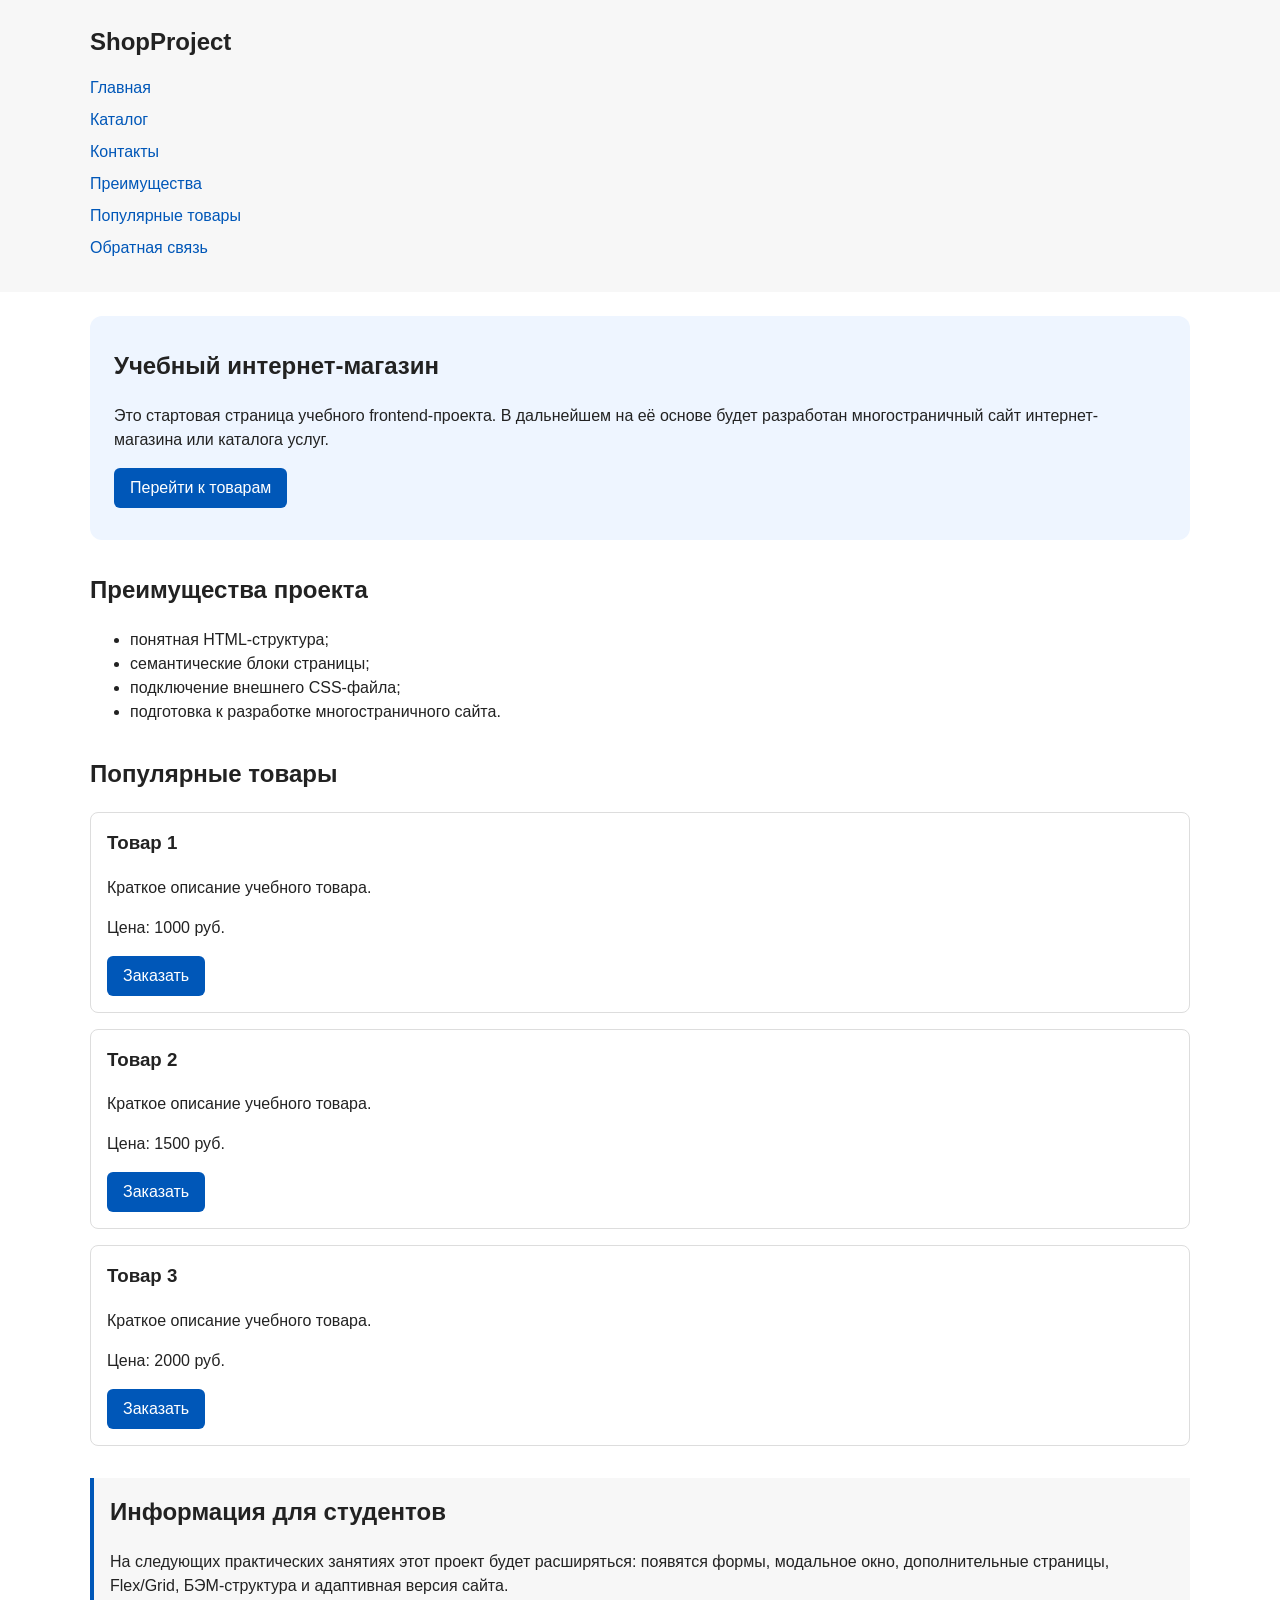
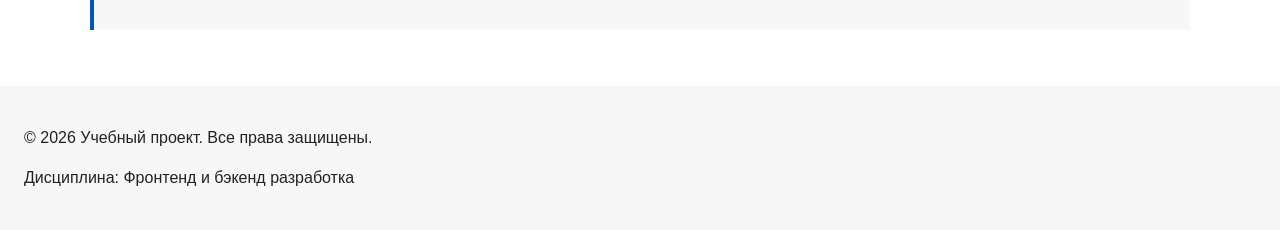
==== index.html @ 42c1b8fd "feat: add multi-page structure navigation and anchors" ====
<!DOCTYPE html>
<html lang="ru">
<head>
    <meta property="og:type" content="website">
    <meta property="og:title" content="Учебный интернет-магазин">
    <meta property="og:description" content="Учебный frontend-проект интернет-магазина.">
    <meta property="og:image" content="https://voltic-7.github.io/kr1-html-css-shop/images/preview.jpg">

    <meta charset="UTF-8">
    <meta name="viewport" content="width=device-width, initial-scale=1.0">
    <title>Учебный интернет-магазин</title>
    <link rel="stylesheet" href="css/style.css">
    <script src="js/main.js" defer></script>
</head>
<body>
<header>
    <div class="site-header">
        <a class="site-logo" href="index.html">ShopProject</a>

        <nav class="site-nav" aria-label="Основная навигация">
            <ul class="site-nav__list">
                <li><a href="index.html">Главная</a></li>
                <li><a href="catalog.html">Каталог</a></li>
                <li><a href="contacts.html">Контакты</a></li>
                <li><a href="index.html#advantages">Преимущества</a></li>
                <li><a href="index.html#popular">Популярные товары</a></li>
                <li><a href="index.html#contacts">Обратная связь</a></li>
            </ul>
        </nav>

    </div>
</header>
<main>
    <section class="hero">
        <h1>Учебный интернет-магазин</h1>
        <p>
            Это стартовая страница учебного frontend-проекта.
            В дальнейшем на её основе будет разработан многостраничный сайт
            интернет-магазина или каталога услуг.
        </p>
        <a class="button" href="#popular">Перейти к товарам</a>
    </section>

    <section class="section" id="advantages">
        <h2>Преимущества проекта</h2>

        <ul class="advantages-list">
            <li>понятная HTML-структура;</li>
            <li>семантические блоки страницы;</li>
            <li>подключение внешнего CSS-файла;</li>
            <li>подготовка к разработке многостраничного сайта.</li>
        </ul>
    </section>

    <section class="section" id="popular">
        <h2>Популярные товары</h2>

        <article class="product-card">
            <h3>Товар 1</h3>
            <p>Краткое описание учебного товара.</p>
            <p>Цена: 1000 руб.</p>
            <button class="button product-card__button" type="button" data-product="Товар 1">
                Заказать
            </button>
        </article>

        <article class="product-card">
            <h3>Товар 2</h3>
            <p>Краткое описание учебного товара.</p>
            <p>Цена: 1500 руб.</p>
            <button class="button product-card__button" type="button" data-product="Товар 2">
                Заказать
            </button>
        </article>

        <article class="product-card">
            <h3>Товар 3</h3>
            <p>Краткое описание учебного товара.</p>
            <p>Цена: 2000 руб.</p>
            <button class="button product-card__button" type="button" data-product="Товар 3">
                Заказать
            </button>
        </article>
    </section>

    <aside class="aside-info">
        <h2>Информация для студентов</h2>
        <p>
            На следующих практических занятиях этот проект будет расширяться:
            появятся формы, модальное окно, дополнительные страницы, Flex/Grid,
            БЭМ-структура и адаптивная версия сайта.
        </p>
    </aside>
</main>
<footer id="contacts">
    <p>&copy; 2026 Учебный проект. Все права защищены.</p>
    <p>Дисциплина: Фронтенд и бэкенд разработка</p>
</footer>

<dialog class="order-dialog" id="order-dialog" aria-labelledby="order-dialog-title">
    <h2 id="order-dialog-title">Оформление заявки</h2>

    <form class="order-form" id="order-form" action="#" method="post" novalidate>
        <input id="selected-product" name="selected-product" type="hidden">

        <div class="form-field">
            <label for="order-name">Имя</label>
            <input
                    id="order-name"
                    name="name"
                    type="text"
                    placeholder="Введите ваше имя"
                    minlength="2"
                    autocomplete="given-name"
                    required
            >
        </div>

        <div class="form-field">
            <label for="order-email">E-mail</label>
            <input
                    id="order-email"
                    name="email"
                    type="email"
                    placeholder="example@mail.ru"
                    autocomplete="email"
                    required
            >
        </div>

        <div class="form-field">
            <label for="order-phone">Телефон</label>
            <input
                    id="order-phone"
                    name="phone"
                    type="tel"
                    inputmode="tel"
                    placeholder="+7 (900) 000-00-00"
                    pattern="^\+7 \(\d{3}\) \d{3}-\d{2}-\d{2}$"
                    required
            >
            <small>Формат: +7 (900) 000-00-00</small>
        </div>

        <div class="form-field">
            <label for="order-date">Дата связи</label>
            <input
                    id="order-date"
                    name="date"
                    type="date"
            >
        </div>

        <div class="form-field">
            <label for="order-topic">Тема заявки</label>
            <select id="order-topic" name="topic" required>
                <option value="">Выберите тему</option>
                <option value="product">Заказ товара</option>
                <option value="consultation">Консультация</option>
                <option value="delivery">Доставка</option>
            </select>
        </div>

        <div class="form-field">
            <label for="order-comment">Комментарий</label>
            <textarea
                    id="order-comment"
                    name="comment"
                    rows="4"
                    placeholder="Укажите дополнительную информацию"
            ></textarea>
        </div>

        <div class="form-field form-field--checkbox">
            <label>
                <input
                        id="order-agreement"
                        name="agreement"
                        type="checkbox"
                        required
                >
                Я согласен на обработку данных
            </label>
        </div>

        <div class="form-actions">
            <button type="button" id="close-order-dialog">Закрыть</button>
            <button type="submit">Отправить заявку</button>
        </div>
    </form>
</dialog>

<p class="success-message" id="success-message" hidden>
    Форма успешно отправлена!
</p>

</body>
</html>
---- css/style.css ----
/* ===============================
   1. Переменные проекта
   =============================== */

:root {
    --color-bg: #ffffff;
    --color-text: #222222;
    --color-muted: #666666;
    --color-primary: #0057b8;
    --color-primary-dark: #003f86;
    --color-border: #dddddd;
    --color-surface: #f7f7f7;
    --color-surface-accent: #eef5ff;
    --color-danger: #b00020;
    --color-success: #168a2f;
    --color-success-bg: #eefaf0;
    --color-white: #ffffff;

    --space-xs: 4px;
    --space-sm: 8px;
    --space-md: 16px;
    --space-lg: 24px;
    --space-xl: 32px;

    --radius-sm: 6px;
    --radius-md: 8px;
    --radius-lg: 12px;

    --container-width: 1100px;
}

/* ===============================
   2. Базовые стили
   =============================== */

* {
    box-sizing: border-box;
}

body {
    margin: 0;
    font-family: Arial, sans-serif;
    line-height: 1.5;
    color: var(--color-text);
    background-color: var(--color-bg);
}

header,
main,
footer {
    padding: var(--space-lg);
}

header {
    background-color: var(--color-surface);
}

footer {
    background-color: var(--color-surface);
}

/* ===============================
   3. Общие элементы интерфейса
   =============================== */

/* Ссылки */
a {
    color: var(--color-primary);
}

a:hover {
    color: var(--color-primary-dark);
}

a:focus-visible {
    outline: 2px solid var(--color-primary);
    outline-offset: 3px;
}

/* Общий класс кнопки. */
.button {
    display: inline-block;
    padding: var(--space-sm) var(--space-md);
    color: var(--color-white);
    background-color: var(--color-primary);
    text-decoration: none;
    border: none;
    border-radius: var(--radius-sm);
    font: inherit;
    cursor: pointer;
}

.button:hover {
    color: var(--color-white);
    background-color: var(--color-primary-dark);
}

.button:focus-visible {
    outline: 2px solid var(--color-primary);
    outline-offset: 3px;
}

.button:disabled {
    opacity: 0.6;
    cursor: not-allowed;
}

.button--secondary {
    color: var(--color-primary);
    background-color: var(--color-white);
    border: 1px solid var(--color-primary);
}

.button--secondary:hover {
    color: var(--color-primary-dark);
    background-color: var(--color-surface-accent);
}

/* ===============================
   4. Компоненты страницы
   =============================== */

/* Ограничиваем ширину содержимого шапки */
.site-header {
    max-width: var(--container-width);
    margin: 0 auto;
}

/* Текстовый логотип */
.site-logo {
    font-size: 24px;
    font-weight: bold;
    text-decoration: none;
    color: var(--color-text);
}

.site-logo:hover {
    color: var(--color-text);
}

/* Убираем маркеры и стандартные отступы у списка меню */
.site-nav__list {
    padding: 0;
    margin: var(--space-md) 0 0;
    list-style: none;
}

/* Расстояние между пунктами меню */
.site-nav__list li {
    margin-bottom: var(--space-sm);
}

/* Ссылки меню. */
.site-nav__list a {
    text-decoration: none;
}

.site-nav__list a:hover {
    text-decoration: underline;
}

/* Hero-блок — первый крупный блок главной страницы */
.hero {
    max-width: var(--container-width);
    margin: 0 auto var(--space-xl);
    padding: var(--space-xl) var(--space-lg);
    background-color: var(--color-surface-accent);
    border-radius: var(--radius-lg);
}

.hero h1 {
    margin-top: 0;
}

/* Общий класс для разделов страницы */
.section {
    max-width: var(--container-width);
    margin: 0 auto var(--space-xl);
}

.section h2 {
    margin-top: 0;
}

/* Карточка товара — самостоятельный блок */
.product-card {
    margin-bottom: var(--space-md);
    padding: var(--space-md);
    border: 1px solid var(--color-border);
    border-radius: var(--radius-md);
    background-color: var(--color-bg);
}

/* Рамка подсвечивается, показывая, что с карточкой можно взаимодействовать */
.product-card:hover {
    border-color: var(--color-primary);
}

.product-card h3 {
    margin-top: 0;
}

/* Дополнительный информационный блок */
.aside-info {
    max-width: var(--container-width);
    margin: 0 auto var(--space-xl);
    padding: var(--space-md);
    border-left: 4px solid var(--color-primary);
    background-color: var(--color-surface);
}

.aside-info h2 {
    margin-top: 0;
}

/* ===============================
   5. Форма и модальное окно
   =============================== */

/* Модальное окно заявки. */
.order-dialog {
    width: min(100% - 32px, 560px);
    padding: var(--space-lg);
    border: none;
    border-radius: var(--radius-lg);
}

.order-dialog h2 {
    margin-top: 0;
}

/* Затемнение фона за модальным окном */
.order-dialog::backdrop {
    background-color: rgba(0, 0, 0, 0.5);
}

/* Каждое поле формы получает нижний отступ */
.form-field {
    margin-bottom: var(--space-md);
}

/* Подпись поля располагается над самим полем */
.form-field label {
    display: block;
    margin-bottom: var(--space-xs);
}

/* Основные поля формы занимают всю ширину окна */
.form-field input,
.form-field select,
.form-field textarea {
    width: 100%;
    padding: 10px 12px;
    border: 1px solid var(--color-border);
    border-radius: var(--radius-sm);
    font: inherit;
}

/* Флажок согласия не должен растягиваться на всю ширину */
.form-field input[type="checkbox"] {
    width: auto;
}

/* Подсказка о формате телефона */
.form-field small {
    display: block;
    margin-top: var(--space-xs);
    color: var(--color-muted);
}

/* Реакция поля на наведение мыши */
.form-field input:hover,
.form-field select:hover,
.form-field textarea:hover {
    border-color: var(--color-primary);
}

/* Видимый фокус для навигации с клавиатуры */
.form-field input:focus-visible,
.form-field select:focus-visible,
.form-field textarea:focus-visible,
.form-actions button:focus-visible {
    outline: 2px solid var(--color-primary);
    outline-offset: 3px;
}

/* Подсветка ошибочных полей. */
.form-field [aria-invalid="true"],
.form-field [aria-invalid="true"]:hover {
    border-color: var(--color-danger);
}

/* Кнопки формы располагаются в одну строку */
.form-actions {
    display: flex;
    gap: var(--space-md);
    margin-top: var(--space-lg);
}

/* Сообщение об успешной отправке заявки */
.success-message {
    max-width: var(--container-width);
    margin: var(--space-lg) auto;
    padding: var(--space-md);
    border-left: 4px solid var(--color-success);
    background-color: var(--color-success-bg);
}

.breadcrumbs {
    max-width: var(--container-width);
    margin: 0 auto var(--space-md);
    font-size: 14px;
    color: var(--color-muted);
}

.breadcrumbs a {
    color: var(--color-primary);
}

.breadcrumbs span::before {
    content: " / ";
    color: var(--color-muted);
}

html {
    scroll-behavior: smooth;
}

:target {
    outline: 2px dashed var(--color-primary);
    outline-offset: 4px;
}
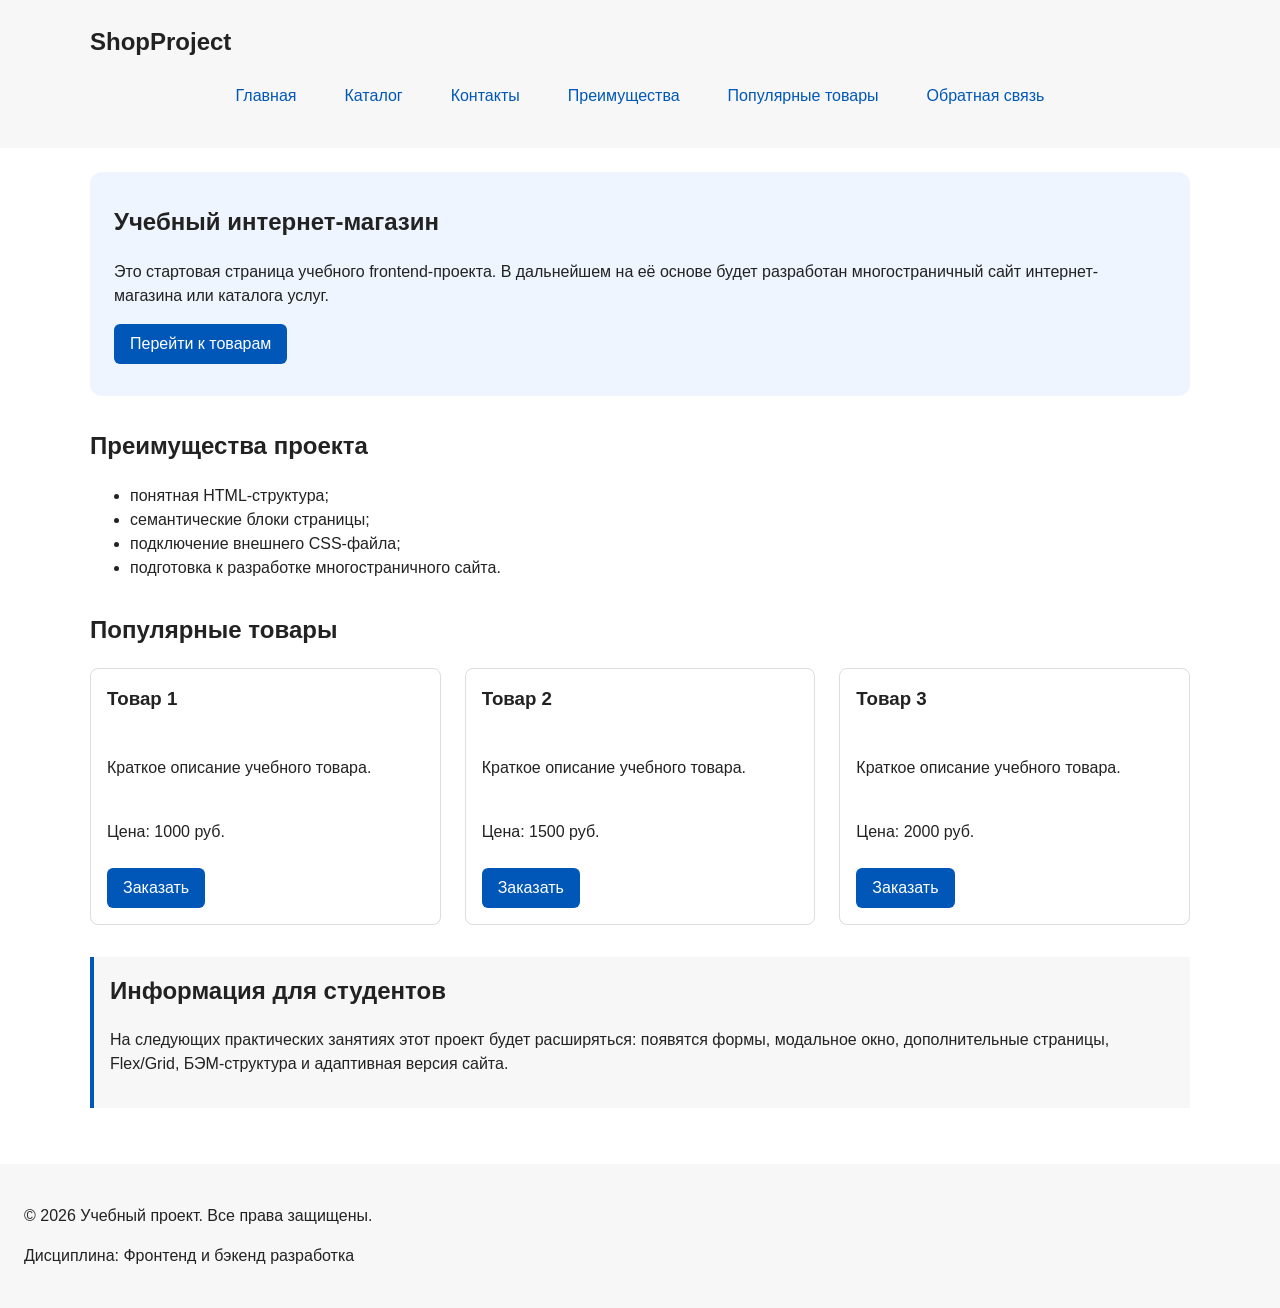
==== commit 7e85a7e9: "feat: add flex navigation and grid catalog layout" ====
--- a/index.html
+++ b/index.html
@@ -8,6 +8,7 @@
 
     <meta charset="UTF-8">
     <meta name="viewport" content="width=device-width, initial-scale=1.0">
+    <meta name="description" content="Стартовая страница учебного интернет-магазина.">
     <title>Учебный интернет-магазин</title>
     <link rel="stylesheet" href="css/style.css">
     <script src="js/main.js" defer></script>
@@ -55,32 +56,34 @@
     <section class="section" id="popular">
         <h2>Популярные товары</h2>
 
-        <article class="product-card">
-            <h3>Товар 1</h3>
-            <p>Краткое описание учебного товара.</p>
-            <p>Цена: 1000 руб.</p>
-            <button class="button product-card__button" type="button" data-product="Товар 1">
-                Заказать
-            </button>
-        </article>
-
-        <article class="product-card">
-            <h3>Товар 2</h3>
-            <p>Краткое описание учебного товара.</p>
-            <p>Цена: 1500 руб.</p>
-            <button class="button product-card__button" type="button" data-product="Товар 2">
-                Заказать
-            </button>
-        </article>
-
-        <article class="product-card">
-            <h3>Товар 3</h3>
-            <p>Краткое описание учебного товара.</p>
-            <p>Цена: 2000 руб.</p>
-            <button class="button product-card__button" type="button" data-product="Товар 3">
-                Заказать
-            </button>
-        </article>
+        <div class="products-grid">
+            <article class="product-card">
+                <h3>Товар 1</h3>
+                <p>Краткое описание учебного товара.</p>
+                <p>Цена: 1000 руб.</p>
+                <button class="button product-card__button" type="button" data-product="Товар 1">
+                    Заказать
+                </button>
+            </article>
+
+            <article class="product-card">
+                <h3>Товар 2</h3>
+                <p>Краткое описание учебного товара.</p>
+                <p>Цена: 1500 руб.</p>
+                <button class="button product-card__button" type="button" data-product="Товар 2">
+                    Заказать
+                </button>
+            </article>
+
+            <article class="product-card">
+                <h3>Товар 3</h3>
+                <p>Краткое описание учебного товара.</p>
+                <p>Цена: 2000 руб.</p>
+                <button class="button product-card__button" type="button" data-product="Товар 3">
+                    Заказать
+                </button>
+            </article>
+        </div>
     </section>
 
     <aside class="aside-info">
--- a/css/style.css
+++ b/css/style.css
@@ -140,11 +140,17 @@
 
 /* Убираем маркеры и стандартные отступы у списка меню */
 .site-nav__list {
+    display: flex;
+    flex-wrap: wrap;
+    justify-content: center;
+    align-items: center;
+    gap: var(--space-md);
     padding: 0;
     margin: var(--space-md) 0 0;
     list-style: none;
 }
 
+
 /* Расстояние между пунктами меню */
 .site-nav__list li {
     margin-bottom: var(--space-sm);
@@ -152,11 +158,16 @@
 
 /* Ссылки меню. */
 .site-nav__list a {
+    display: inline-block;
+    padding: var(--space-sm) var(--space-md);
+    color: var(--color-primary);
     text-decoration: none;
+    border-radius: var(--radius-sm);
 }
 
 .site-nav__list a:hover {
-    text-decoration: underline;
+    color: var(--color-white);
+    background-color: var(--color-primary);
 }
 
 /* Hero-блок — первый крупный блок главной страницы */
@@ -331,3 +342,75 @@
     outline-offset: 4px;
 }
 
+.products-grid {
+    display: grid;
+    grid-template-columns: repeat(3, 1fr);
+    gap: var(--space-lg);
+}
+
+.product-card {
+    display: flex;
+    flex-direction: column;
+    gap: var(--space-sm);
+    margin-bottom: 0;
+    padding: var(--space-md);
+    border: 1px solid var(--color-border);
+    border-radius: var(--radius-md);
+    background-color: var(--color-bg);
+}
+
+.product-card .button {
+    margin-top: auto;
+    align-self: flex-start;
+}
+
+.catalog-layout {
+    max-width: var(--container-width);
+    margin: 0 auto var(--space-xl);
+    display: grid;
+    grid-template-columns: 260px 1fr;
+    grid-template-areas: "filters products";
+    gap: var(--space-lg);
+}
+
+.catalog-filters {
+    grid-area: filters;
+    padding: var(--space-md);
+    border: 1px solid var(--color-border);
+    border-radius: var(--radius-md);
+    background-color: var(--color-surface);
+}
+
+.catalog-products {
+    grid-area: products;
+}
+
+.filters-form {
+    display: grid;
+    gap: var(--space-md);
+}
+
+.filters-form fieldset {
+    margin: 0;
+    padding: var(--space-md);
+    border: 1px solid var(--color-border);
+    border-radius: var(--radius-sm);
+}
+
+.filters-form legend {
+    font-weight: 700;
+}
+
+.filters-form label {
+    display: block;
+    margin-bottom: var(--space-sm);
+}
+
+.filters-form input[type="number"] {
+    width: 100%;
+    padding: 8px 10px;
+    border: 1px solid var(--color-border);
+    border-radius: var(--radius-sm);
+    font: inherit;
+}
+
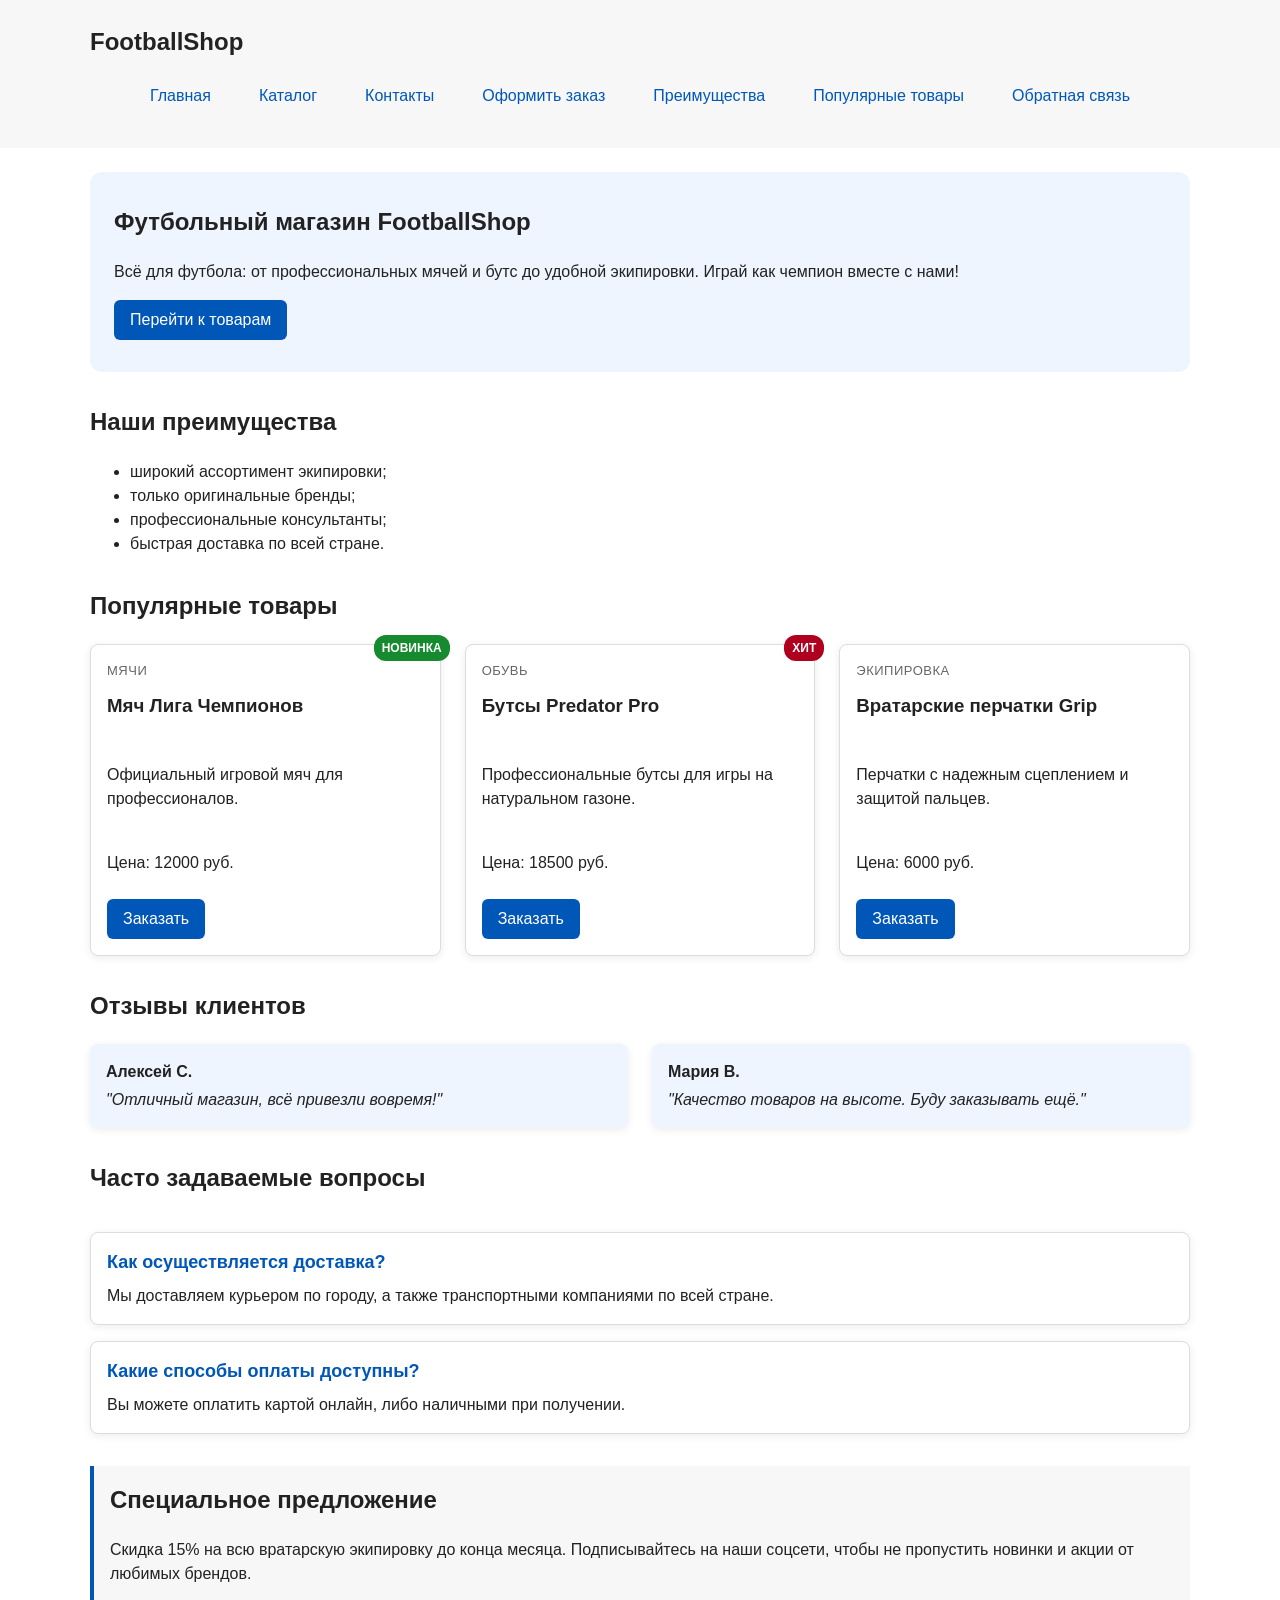
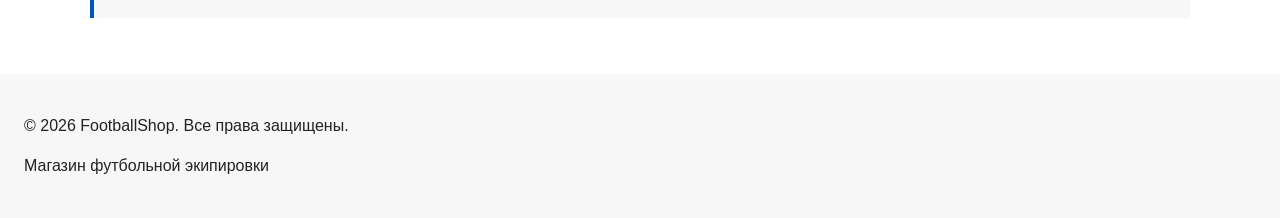
==== commit f14f55a5: "add v1 edits" ====
--- a/index.html
+++ b/index.html
@@ -2,30 +2,31 @@
 <html lang="ru">
 <head>
     <meta property="og:type" content="website">
-    <meta property="og:title" content="Учебный интернет-магазин">
-    <meta property="og:description" content="Учебный frontend-проект интернет-магазина.">
+    <meta property="og:title" content="Футбольный интернет-магазин">
+    <meta property="og:description" content="Магазин футбольной экипировки и инвентаря.">
     <meta property="og:image" content="https://voltic-7.github.io/kr1-html-css-shop/images/preview.jpg">
 
     <meta charset="UTF-8">
     <meta name="viewport" content="width=device-width, initial-scale=1.0">
-    <meta name="description" content="Стартовая страница учебного интернет-магазина.">
-    <title>Учебный интернет-магазин</title>
+    <meta name="description" content="Стартовая страница футбольного интернет-магазина.">
+    <title>Футбольный интернет-магазин</title>
     <link rel="stylesheet" href="css/style.css">
     <script src="js/main.js" defer></script>
 </head>
-<body>
+<body id="top">
 <header>
     <div class="site-header">
-        <a class="site-logo" href="index.html">ShopProject</a>
+        <a class="site-logo" href="index.html">FootballShop</a>
 
         <nav class="site-nav" aria-label="Основная навигация">
             <ul class="site-nav__list">
-                <li><a href="index.html">Главная</a></li>
-                <li><a href="catalog.html">Каталог</a></li>
-                <li><a href="contacts.html">Контакты</a></li>
-                <li><a href="index.html#advantages">Преимущества</a></li>
-                <li><a href="index.html#popular">Популярные товары</a></li>
-                <li><a href="index.html#contacts">Обратная связь</a></li>
+                <li class="site-nav__item"><a class="site-nav__link" href="index.html">Главная</a></li>
+                <li class="site-nav__item"><a class="site-nav__link" href="catalog.html">Каталог</a></li>
+                <li class="site-nav__item"><a class="site-nav__link" href="contacts.html">Контакты</a></li>
+                <li class="site-nav__item"><a class="site-nav__link" href="order.html">Оформить заказ</a></li>
+                <li class="site-nav__item"><a class="site-nav__link" href="index.html#advantages">Преимущества</a></li>
+                <li class="site-nav__item"><a class="site-nav__link" href="index.html#popular">Популярные товары</a></li>
+                <li class="site-nav__item"><a class="site-nav__link" href="index.html#contacts">Обратная связь</a></li>
             </ul>
         </nav>
 
@@ -33,83 +34,115 @@
 </header>
 <main>
     <section class="hero">
-        <h1>Учебный интернет-магазин</h1>
+        <h1 class="hero__title">Футбольный магазин FootballShop</h1>
         <p>
-            Это стартовая страница учебного frontend-проекта.
-            В дальнейшем на её основе будет разработан многостраничный сайт
-            интернет-магазина или каталога услуг.
+            Всё для футбола: от профессиональных мячей и бутс до удобной экипировки. 
+            Играй как чемпион вместе с нами!
         </p>
         <a class="button" href="#popular">Перейти к товарам</a>
     </section>
 
     <section class="section" id="advantages">
-        <h2>Преимущества проекта</h2>
+        <h2 class="section__title">Наши преимущества</h2>
 
         <ul class="advantages-list">
-            <li>понятная HTML-структура;</li>
-            <li>семантические блоки страницы;</li>
-            <li>подключение внешнего CSS-файла;</li>
-            <li>подготовка к разработке многостраничного сайта.</li>
+            <li>широкий ассортимент экипировки;</li>
+            <li>только оригинальные бренды;</li>
+            <li>профессиональные консультанты;</li>
+            <li>быстрая доставка по всей стране.</li>
         </ul>
     </section>
 
     <section class="section" id="popular">
-        <h2>Популярные товары</h2>
+        <h2 class="section__title">Популярные товары</h2>
 
         <div class="products-grid">
             <article class="product-card">
-                <h3>Товар 1</h3>
-                <p>Краткое описание учебного товара.</p>
-                <p>Цена: 1000 руб.</p>
-                <button class="button product-card__button" type="button" data-product="Товар 1">
+                <span class="product-card__badge product-card__badge--new">Новинка</span>
+                <div class="product-card__category">Мячи</div>
+                <h3 class="product-card__title">Мяч Лига Чемпионов</h3>
+                <p class="product-card__description">Официальный игровой мяч для профессионалов.</p>
+                <p class="product-card__price">Цена: 12000 руб.</p>
+                <button class="button product-card__button" type="button" data-product="Мяч Лига Чемпионов">
                     Заказать
                 </button>
             </article>
 
             <article class="product-card">
-                <h3>Товар 2</h3>
-                <p>Краткое описание учебного товара.</p>
-                <p>Цена: 1500 руб.</p>
-                <button class="button product-card__button" type="button" data-product="Товар 2">
+                <span class="product-card__badge">Хит</span>
+                <div class="product-card__category">Обувь</div>
+                <h3 class="product-card__title">Бутсы Predator Pro</h3>
+                <p class="product-card__description">Профессиональные бутсы для игры на натуральном газоне.</p>
+                <p class="product-card__price">Цена: 18500 руб.</p>
+                <button class="button product-card__button" type="button" data-product="Бутсы Predator Pro">
                     Заказать
                 </button>
             </article>
 
             <article class="product-card">
-                <h3>Товар 3</h3>
-                <p>Краткое описание учебного товара.</p>
-                <p>Цена: 2000 руб.</p>
-                <button class="button product-card__button" type="button" data-product="Товар 3">
+                <div class="product-card__category">Экипировка</div>
+                <h3 class="product-card__title">Вратарские перчатки Grip</h3>
+                <p class="product-card__description">Перчатки с надежным сцеплением и защитой пальцев.</p>
+                <p class="product-card__price">Цена: 6000 руб.</p>
+                <button class="button product-card__button" type="button" data-product="Вратарские перчатки Grip">
                     Заказать
                 </button>
             </article>
         </div>
     </section>
 
+    
+    <section class="section reviews" id="reviews">
+        <h2 class="section__title">Отзывы клиентов</h2>
+        <div class="reviews-grid">
+            <div class="review-card">
+                <div class="review-card__author">Алексей С.</div>
+                <div class="review-card__text">"Отличный магазин, всё привезли вовремя!"</div>
+            </div>
+            <div class="review-card">
+                <div class="review-card__author">Мария В.</div>
+                <div class="review-card__text">"Качество товаров на высоте. Буду заказывать ещё."</div>
+            </div>
+        </div>
+    </section>
+
+    <section class="section faq" id="faq">
+        <h2 class="section__title">Часто задаваемые вопросы</h2>
+        <div class="faq">
+            <article class="faq__item">
+                <h3 class="faq__question">Как осуществляется доставка?</h3>
+                <p class="faq__answer">Мы доставляем курьером по городу, а также транспортными компаниями по всей стране.</p>
+            </article>
+            <article class="faq__item">
+                <h3 class="faq__question">Какие способы оплаты доступны?</h3>
+                <p class="faq__answer">Вы можете оплатить картой онлайн, либо наличными при получении.</p>
+            </article>
+        </div>
+    </section>
+
     <aside class="aside-info">
-        <h2>Информация для студентов</h2>
+        <h2 class="aside-info__title">Специальное предложение</h2>
         <p>
-            На следующих практических занятиях этот проект будет расширяться:
-            появятся формы, модальное окно, дополнительные страницы, Flex/Grid,
-            БЭМ-структура и адаптивная версия сайта.
+            Скидка 15% на всю вратарскую экипировку до конца месяца.
+            Подписывайтесь на наши соцсети, чтобы не пропустить новинки
+            и акции от любимых брендов.
         </p>
     </aside>
 </main>
 <footer id="contacts">
-    <p>&copy; 2026 Учебный проект. Все права защищены.</p>
-    <p>Дисциплина: Фронтенд и бэкенд разработка</p>
+    <p>&copy; 2026 FootballShop. Все права защищены.</p>
+    <p>Магазин футбольной экипировки</p>
 </footer>
 
 <dialog class="order-dialog" id="order-dialog" aria-labelledby="order-dialog-title">
-    <h2 id="order-dialog-title">Оформление заявки</h2>
+    <h2 class="order-dialog__title" id="order-dialog-title">Оформление заявки</h2>
 
     <form class="order-form" id="order-form" action="#" method="post" novalidate>
         <input id="selected-product" name="selected-product" type="hidden">
 
-        <div class="form-field">
-            <label for="order-name">Имя</label>
-            <input
-                    id="order-name"
+        <div class="order-form__field">
+            <label class="order-form__label" for="order-name">Имя</label>
+            <input class="order-form__control" id="order-name"
                     name="name"
                     type="text"
                     placeholder="Введите ваше имя"
@@ -119,10 +152,9 @@
             >
         </div>
 
-        <div class="form-field">
-            <label for="order-email">E-mail</label>
-            <input
-                    id="order-email"
+        <div class="order-form__field">
+            <label class="order-form__label" for="order-email">E-mail</label>
+            <input class="order-form__control" id="order-email"
                     name="email"
                     type="email"
                     placeholder="example@mail.ru"
@@ -131,10 +163,9 @@
             >
         </div>
 
-        <div class="form-field">
-            <label for="order-phone">Телефон</label>
-            <input
-                    id="order-phone"
+        <div class="order-form__field">
+            <label class="order-form__label" for="order-phone">Телефон</label>
+            <input class="order-form__control" id="order-phone"
                     name="phone"
                     type="tel"
                     inputmode="tel"
@@ -142,21 +173,20 @@
                     pattern="^\+7 \(\d{3}\) \d{3}-\d{2}-\d{2}$"
                     required
             >
-            <small>Формат: +7 (900) 000-00-00</small>
-        </div>
-
-        <div class="form-field">
-            <label for="order-date">Дата связи</label>
-            <input
-                    id="order-date"
+            <small class="order-form__hint">Формат: +7 (900) 000-00-00</small>
+        </div>
+
+        <div class="order-form__field">
+            <label class="order-form__label" for="order-date">Дата связи</label>
+            <input class="order-form__control" id="order-date"
                     name="date"
                     type="date"
             >
         </div>
 
-        <div class="form-field">
-            <label for="order-topic">Тема заявки</label>
-            <select id="order-topic" name="topic" required>
+        <div class="order-form__field">
+            <label class="order-form__label" for="order-topic">Тема заявки</label>
+            <select class="order-form__control" id="order-topic" name="topic" required>
                 <option value="">Выберите тему</option>
                 <option value="product">Заказ товара</option>
                 <option value="consultation">Консультация</option>
@@ -164,20 +194,18 @@
             </select>
         </div>
 
-        <div class="form-field">
-            <label for="order-comment">Комментарий</label>
-            <textarea
-                    id="order-comment"
+        <div class="order-form__field">
+            <label class="order-form__label" for="order-comment">Комментарий</label>
+            <textarea class="order-form__control" id="order-comment"
                     name="comment"
                     rows="4"
                     placeholder="Укажите дополнительную информацию"
             ></textarea>
         </div>
 
-        <div class="form-field form-field--checkbox">
-            <label>
-                <input
-                        id="order-agreement"
+        <div class="order-form__field order-form__field--checkbox">
+            <label class="order-form__label">
+                <input class="order-form__control" id="order-agreement"
                         name="agreement"
                         type="checkbox"
                         required
@@ -186,9 +214,9 @@
             </label>
         </div>
 
-        <div class="form-actions">
-            <button type="button" id="close-order-dialog">Закрыть</button>
-            <button type="submit">Отправить заявку</button>
+        <div class="order-form__actions">
+            <button class="button order-form__button" type="button" id="close-order-dialog">Закрыть</button>
+            <button class="button order-form__button" type="submit">Отправить заявку</button>
         </div>
     </form>
 </dialog>
@@ -197,5 +225,7 @@
     Форма успешно отправлена!
 </p>
 
+
+<a href="#top" class="scroll-top" aria-label="Вернуться наверх">↑</a>
 </body>
 </html>
--- a/css/style.css
+++ b/css/style.css
@@ -152,12 +152,12 @@
 
 
 /* Расстояние между пунктами меню */
-.site-nav__list li {
+.site-nav__item {
     margin-bottom: var(--space-sm);
 }
 
 /* Ссылки меню. */
-.site-nav__list a {
+.site-nav__link {
     display: inline-block;
     padding: var(--space-sm) var(--space-md);
     color: var(--color-primary);
@@ -165,7 +165,7 @@
     border-radius: var(--radius-sm);
 }
 
-.site-nav__list a:hover {
+.site-nav__link:hover {
     color: var(--color-white);
     background-color: var(--color-primary);
 }
@@ -179,7 +179,7 @@
     border-radius: var(--radius-lg);
 }
 
-.hero h1 {
+.hero__title {
     margin-top: 0;
 }
 
@@ -189,7 +189,7 @@
     margin: 0 auto var(--space-xl);
 }
 
-.section h2 {
+.section__title {
     margin-top: 0;
 }
 
@@ -207,7 +207,7 @@
     border-color: var(--color-primary);
 }
 
-.product-card h3 {
+.product-card__title {
     margin-top: 0;
 }
 
@@ -220,7 +220,7 @@
     background-color: var(--color-surface);
 }
 
-.aside-info h2 {
+.aside-info__title {
     margin-top: 0;
 }
 
@@ -236,7 +236,7 @@
     border-radius: var(--radius-lg);
 }
 
-.order-dialog h2 {
+.order-dialog__title {
     margin-top: 0;
 }
 
@@ -246,20 +246,18 @@
 }
 
 /* Каждое поле формы получает нижний отступ */
-.form-field {
+.order-form__field {
     margin-bottom: var(--space-md);
 }
 
 /* Подпись поля располагается над самим полем */
-.form-field label {
+.order-form__label {
     display: block;
     margin-bottom: var(--space-xs);
 }
 
 /* Основные поля формы занимают всю ширину окна */
-.form-field input,
-.form-field select,
-.form-field textarea {
+.order-form__control {
     width: 100%;
     padding: 10px 12px;
     border: 1px solid var(--color-border);
@@ -268,41 +266,37 @@
 }
 
 /* Флажок согласия не должен растягиваться на всю ширину */
-.form-field input[type="checkbox"] {
+.order-form__field input[type="checkbox"] {
     width: auto;
 }
 
 /* Подсказка о формате телефона */
-.form-field small {
+.order-form__hint {
     display: block;
     margin-top: var(--space-xs);
     color: var(--color-muted);
 }
 
 /* Реакция поля на наведение мыши */
-.form-field input:hover,
-.form-field select:hover,
-.form-field textarea:hover {
+.order-form__control:hover {
     border-color: var(--color-primary);
 }
 
 /* Видимый фокус для навигации с клавиатуры */
-.form-field input:focus-visible,
-.form-field select:focus-visible,
-.form-field textarea:focus-visible,
-.form-actions button:focus-visible {
+.order-form__control:focus-visible,
+.order-form__button:focus-visible {
     outline: 2px solid var(--color-primary);
     outline-offset: 3px;
 }
 
 /* Подсветка ошибочных полей. */
-.form-field [aria-invalid="true"],
-.form-field [aria-invalid="true"]:hover {
+.order-form__field [aria-invalid="true"],
+.order-form__field [aria-invalid="true"]:hover {
     border-color: var(--color-danger);
 }
 
 /* Кнопки формы располагаются в одну строку */
-.form-actions {
+.order-form__actions {
     display: flex;
     gap: var(--space-md);
     margin-top: var(--space-lg);
@@ -324,11 +318,11 @@
     color: var(--color-muted);
 }
 
-.breadcrumbs a {
+.breadcrumbs__link {
     color: var(--color-primary);
 }
 
-.breadcrumbs span::before {
+.breadcrumbs__current::before {
     content: " / ";
     color: var(--color-muted);
 }
@@ -401,7 +395,7 @@
     font-weight: 700;
 }
 
-.filters-form label {
+.filters-form__label {
     display: block;
     margin-bottom: var(--space-sm);
 }
@@ -414,3 +408,151 @@
     font: inherit;
 }
 
+
+/* ===============================
+   6. Самостоятельная доработка
+   =============================== */
+
+:root {
+    --shadow-sm: 0 2px 8px rgba(0,0,0,0.08);
+    --shadow-md: 0 8px 16px rgba(0,0,0,0.12);
+    --transition-fast: 0.25s ease-in-out;
+}
+
+/* Улучшение карточек: бейджи, тени, плавность */
+.product-card {
+    position: relative;
+    box-shadow: var(--shadow-sm);
+    transition: transform var(--transition-fast), box-shadow var(--transition-fast);
+}
+
+.product-card:hover {
+    transform: translateY(-4px);
+    box-shadow: var(--shadow-md);
+}
+
+.product-card__badge {
+    position: absolute;
+    top: -10px;
+    right: -10px;
+    background-color: var(--color-danger, #d93025);
+    color: #fff;
+    padding: 4px 8px;
+    border-radius: 12px;
+    font-size: 12px;
+    font-weight: bold;
+    text-transform: uppercase;
+}
+
+.product-card__badge--new {
+    background-color: var(--color-success, #188038);
+}
+
+.product-card__category {
+    font-size: 13px;
+    color: var(--color-muted);
+    text-transform: uppercase;
+    letter-spacing: 0.5px;
+    margin-bottom: var(--space-xs);
+}
+
+/* Sticky-фильтр */
+.catalog-filters {
+    position: sticky;
+    top: 20px;
+    align-self: start;
+    box-shadow: var(--shadow-sm);
+}
+
+/* FAQ Блок */
+.faq {
+    display: grid;
+    gap: var(--space-md);
+}
+.faq__item {
+    border: 1px solid var(--color-border);
+    border-radius: var(--radius-md);
+    padding: var(--space-md);
+    background-color: var(--color-bg);
+    box-shadow: var(--shadow-sm);
+}
+.faq__question {
+    margin: 0 0 var(--space-sm) 0;
+    font-size: 18px;
+    color: var(--color-primary);
+}
+.faq__answer {
+    margin: 0;
+    color: var(--color-text);
+    line-height: 1.5;
+}
+
+/* Отзывы */
+.reviews-grid {
+    display: grid;
+    grid-template-columns: repeat(auto-fit, minmax(250px, 1fr));
+    gap: var(--space-lg);
+}
+.review-card {
+    padding: var(--space-md);
+    border-radius: var(--radius-md);
+    background-color: var(--color-surface-accent);
+    box-shadow: var(--shadow-sm);
+}
+.review-card__author {
+    font-weight: bold;
+    margin-bottom: var(--space-xs);
+}
+.review-card__text {
+    font-style: italic;
+    color: var(--color-text);
+}
+
+/* Кнопка наверх */
+.scroll-top {
+    position: fixed;
+    bottom: 20px;
+    right: 20px;
+    background-color: var(--color-primary);
+    color: #fff;
+    width: 44px;
+    height: 44px;
+    border-radius: 50%;
+    display: flex;
+    align-items: center;
+    justify-content: center;
+    text-decoration: none;
+    box-shadow: var(--shadow-md);
+    opacity: 0.8;
+    transition: opacity var(--transition-fast), transform var(--transition-fast);
+    z-index: 100;
+}
+.scroll-top:hover {
+    opacity: 1;
+    transform: scale(1.1);
+    color: #fff;
+}
+
+/* Анимация модального окна */
+.order-dialog {
+    opacity: 0;
+    transform: scale(0.95);
+    transition: opacity 0.3s ease, transform 0.3s ease;
+}
+.order-dialog[open] {
+    opacity: 1;
+    transform: scale(1);
+}
+
+/* Поведение кнопки наверх */
+.scroll-top {
+    opacity: 0;
+    pointer-events: none;
+}
+.scroll-top.is-visible {
+    opacity: 0.8;
+    pointer-events: auto;
+}
+.scroll-top.is-visible:hover {
+    opacity: 1;
+}
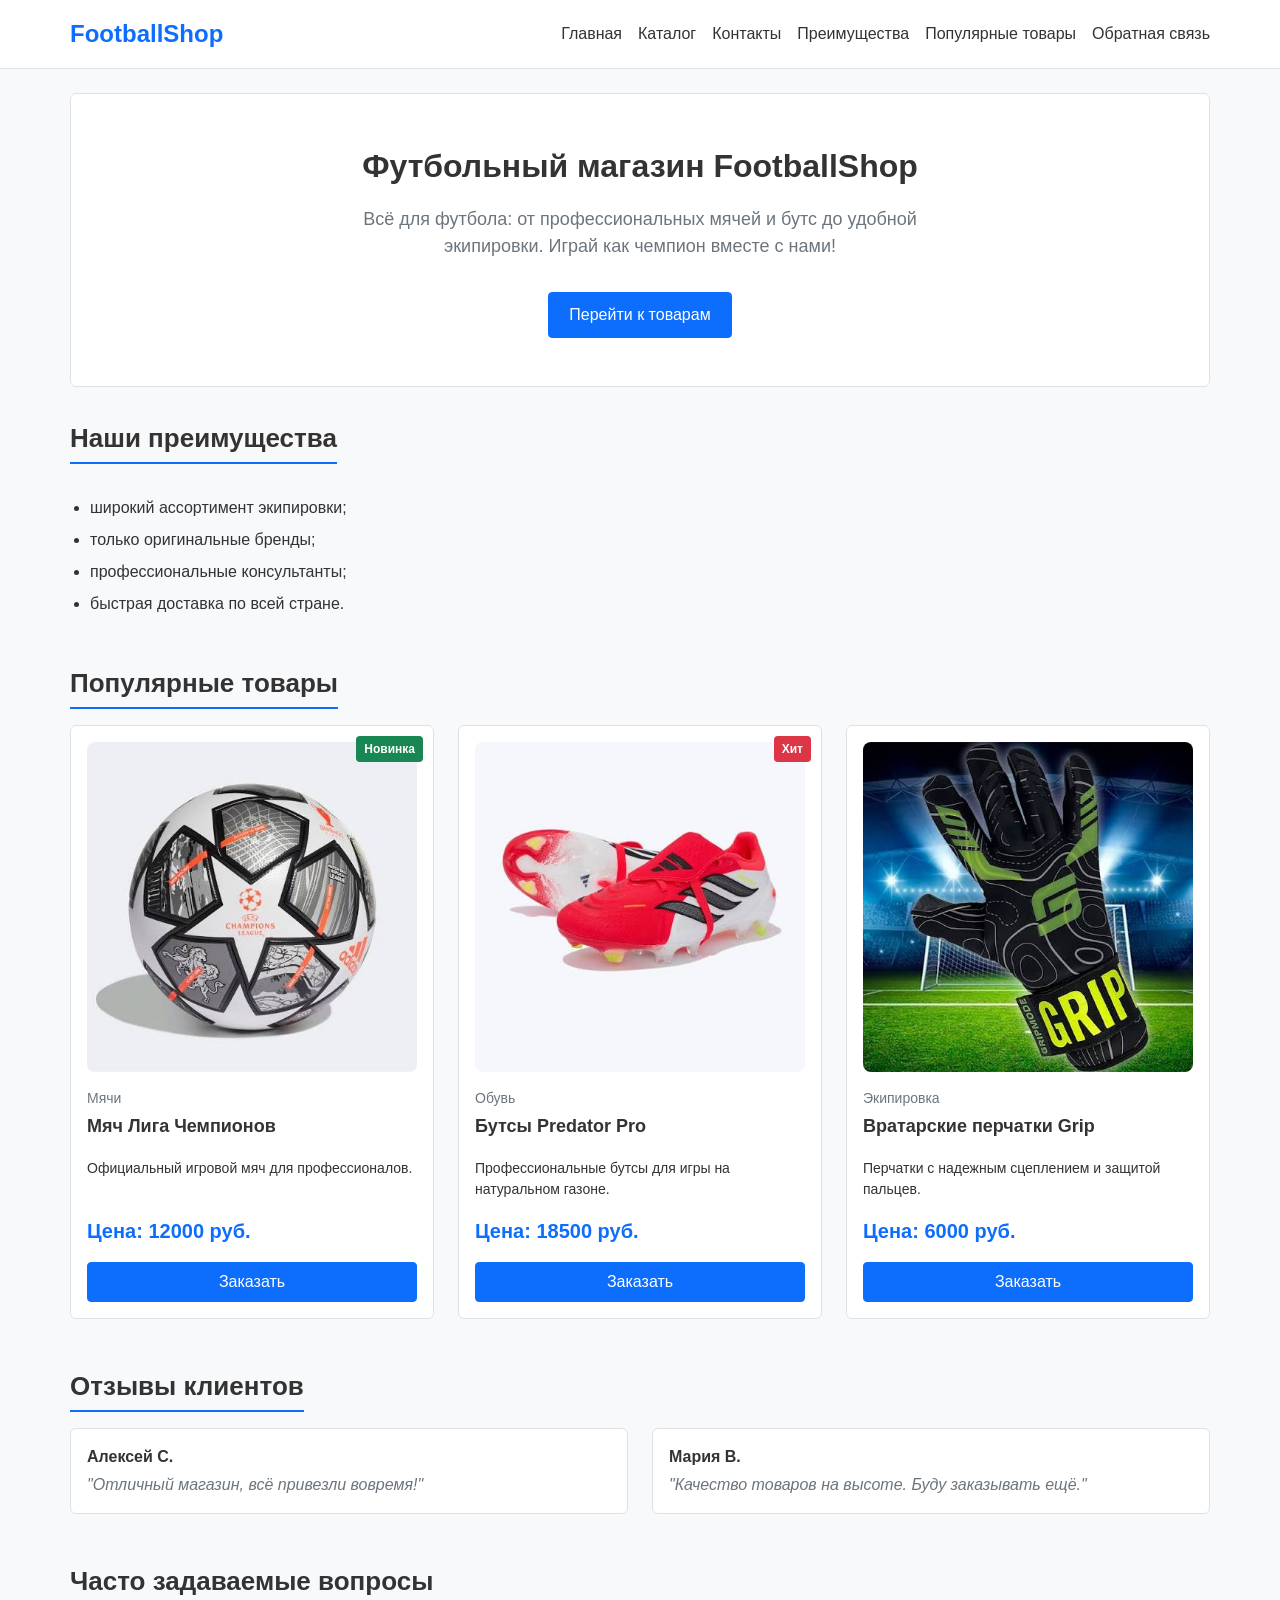
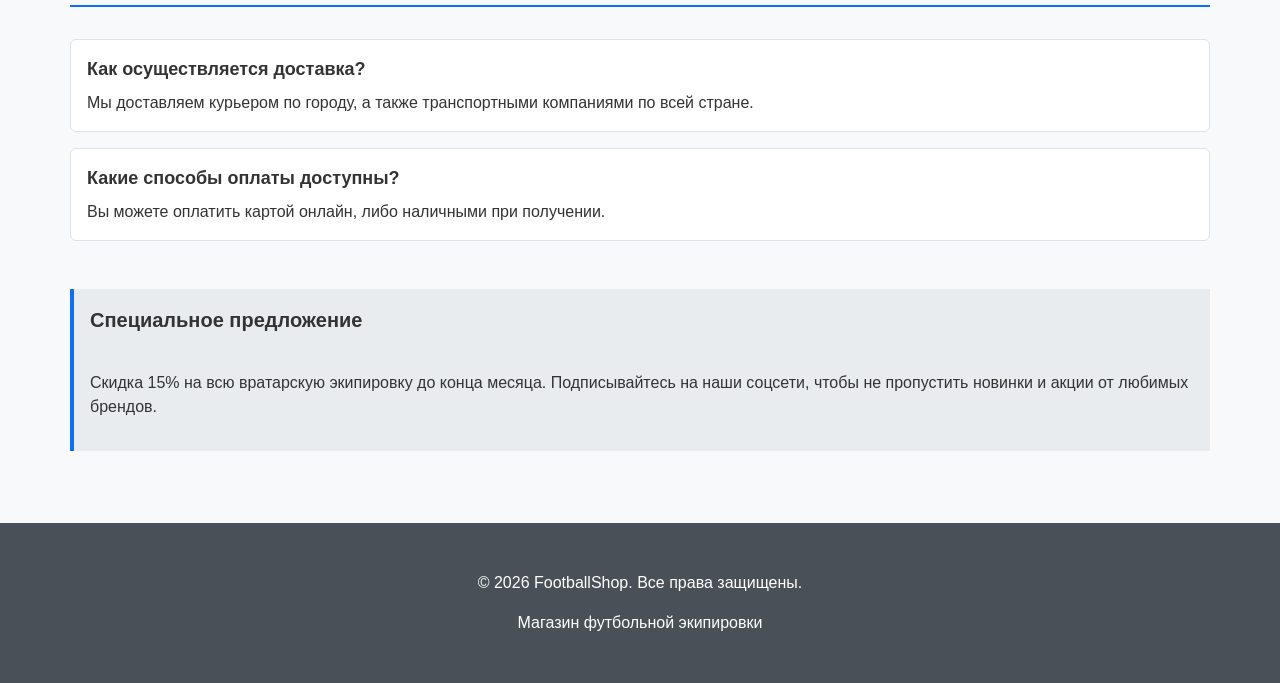
==== commit 1cdf7093: "add for kr1" ====
--- a/index.html
+++ b/index.html
@@ -23,7 +23,6 @@
                 <li class="site-nav__item"><a class="site-nav__link" href="index.html">Главная</a></li>
                 <li class="site-nav__item"><a class="site-nav__link" href="catalog.html">Каталог</a></li>
                 <li class="site-nav__item"><a class="site-nav__link" href="contacts.html">Контакты</a></li>
-                <li class="site-nav__item"><a class="site-nav__link" href="order.html">Оформить заказ</a></li>
                 <li class="site-nav__item"><a class="site-nav__link" href="index.html#advantages">Преимущества</a></li>
                 <li class="site-nav__item"><a class="site-nav__link" href="index.html#popular">Популярные товары</a></li>
                 <li class="site-nav__item"><a class="site-nav__link" href="index.html#contacts">Обратная связь</a></li>
@@ -59,6 +58,7 @@
         <div class="products-grid">
             <article class="product-card">
                 <span class="product-card__badge product-card__badge--new">Новинка</span>
+                <img src="images/ball.jpg" alt="Мяч Лига Чемпионов" style="width: 100%; height: auto; border-radius: 8px;">
                 <div class="product-card__category">Мячи</div>
                 <h3 class="product-card__title">Мяч Лига Чемпионов</h3>
                 <p class="product-card__description">Официальный игровой мяч для профессионалов.</p>
@@ -70,6 +70,7 @@
 
             <article class="product-card">
                 <span class="product-card__badge">Хит</span>
+                <img src="images/boots.jpg" alt="Бутсы Predator Pro" style="width: 100%; height: auto; border-radius: 8px;">
                 <div class="product-card__category">Обувь</div>
                 <h3 class="product-card__title">Бутсы Predator Pro</h3>
                 <p class="product-card__description">Профессиональные бутсы для игры на натуральном газоне.</p>
@@ -80,6 +81,7 @@
             </article>
 
             <article class="product-card">
+                <img src="images/hands.jpg" alt="Вратарские перчатки Grip" style="width: 100%; height: auto; border-radius: 8px;">
                 <div class="product-card__category">Экипировка</div>
                 <h3 class="product-card__title">Вратарские перчатки Grip</h3>
                 <p class="product-card__description">Перчатки с надежным сцеплением и защитой пальцев.</p>
--- a/css/style.css
+++ b/css/style.css
@@ -1,103 +1,132 @@
 /* ===============================
    1. Переменные проекта
    =============================== */
-
 :root {
-    --color-bg: #ffffff;
-    --color-text: #222222;
-    --color-muted: #666666;
-    --color-primary: #0057b8;
-    --color-primary-dark: #003f86;
-    --color-border: #dddddd;
-    --color-surface: #f7f7f7;
-    --color-surface-accent: #eef5ff;
-    --color-danger: #b00020;
-    --color-success: #168a2f;
-    --color-success-bg: #eefaf0;
+    /* Классическая светлая палитра */
+    --color-bg: #f8f9fa;
+    --color-text: #333333;
+    --color-muted: #6c757d;
+    --color-primary: #0d6efd; /* Классический синий */
+    --color-primary-dark: #0a58ca;
+    --color-secondary: #495057;
+    --color-border: #dee2e6;
+    --color-surface: #ffffff;
+    --color-danger: #dc3545;
+    --color-success: #198754;
+    --color-success-bg: #d1e7dd;
     --color-white: #ffffff;
 
+    /* Отступы */
     --space-xs: 4px;
     --space-sm: 8px;
     --space-md: 16px;
     --space-lg: 24px;
     --space-xl: 32px;
-
-    --radius-sm: 6px;
-    --radius-md: 8px;
-    --radius-lg: 12px;
-
-    --container-width: 1100px;
+    --space-xxl: 48px;
+
+    /* Скругления - простые */
+    --radius-sm: 4px;
+    --radius-md: 6px;
+    --radius-lg: 8px;
+
+    /* Простые тени */
+    --shadow-sm: 0 1px 3px rgba(0,0,0,0.1);
+    --shadow-md: 0 4px 6px rgba(0,0,0,0.1);
+
+    /* Анимации */
+    --transition-fast: 0.2s ease-in-out;
+
+    --container-width: 1140px;
 }
 
 /* ===============================
    2. Базовые стили
    =============================== */
-
 * {
     box-sizing: border-box;
 }
 
+html {
+    scroll-behavior: smooth;
+}
+
 body {
     margin: 0;
-    font-family: Arial, sans-serif;
+    font-family: Arial, Helvetica, sans-serif;
     line-height: 1.5;
     color: var(--color-text);
     background-color: var(--color-bg);
 }
 
-header,
-main,
+h1, h2, h3, h4, h5, h6 {
+    font-weight: bold;
+    color: var(--color-text);
+    margin-top: 0;
+}
+
+h1 {
+    font-size: 32px;
+}
+
+h2 {
+    font-size: 26px;
+    margin-bottom: var(--space-md);
+    border-bottom: 2px solid var(--color-primary);
+    display: inline-block;
+    padding-bottom: var(--space-xs);
+}
+
+/* Лэйаут */
+header {
+    background-color: var(--color-surface);
+    border-bottom: 1px solid var(--color-border);
+    padding: var(--space-md) var(--space-lg);
+}
+
+main {
+    padding: var(--space-lg) var(--space-lg);
+}
+
 footer {
-    padding: var(--space-lg);
-}
-
-header {
-    background-color: var(--color-surface);
-}
-
-footer {
-    background-color: var(--color-surface);
+    background-color: var(--color-secondary);
+    color: var(--color-white);
+    padding: var(--space-xl) var(--space-lg);
+    text-align: center;
 }
 
 /* ===============================
    3. Общие элементы интерфейса
    =============================== */
-
-/* Ссылки */
 a {
     color: var(--color-primary);
+    text-decoration: none;
 }
 
 a:hover {
     color: var(--color-primary-dark);
-}
-
-a:focus-visible {
-    outline: 2px solid var(--color-primary);
-    outline-offset: 3px;
-}
-
-/* Общий класс кнопки. */
+    text-decoration: underline;
+}
+
 .button {
-    display: inline-block;
-    padding: var(--space-sm) var(--space-md);
+    display: inline-flex;
+    align-items: center;
+    justify-content: center;
+    padding: 10px 20px;
+    font-size: 16px;
     color: var(--color-white);
     background-color: var(--color-primary);
     text-decoration: none;
-    border: none;
+    border: 1px solid var(--color-primary);
     border-radius: var(--radius-sm);
-    font: inherit;
     cursor: pointer;
+    transition: background-color var(--transition-fast);
 }
 
 .button:hover {
+    background-color: var(--color-primary-dark);
+    border-color: var(--color-primary-dark);
     color: var(--color-white);
-    background-color: var(--color-primary-dark);
-}
-
-.button:focus-visible {
-    outline: 2px solid var(--color-primary);
-    outline-offset: 3px;
+    text-decoration: none;
 }
 
 .button:disabled {
@@ -105,212 +134,332 @@
     cursor: not-allowed;
 }
 
-.button--secondary {
-    color: var(--color-primary);
-    background-color: var(--color-white);
-    border: 1px solid var(--color-primary);
-}
-
-.button--secondary:hover {
-    color: var(--color-primary-dark);
-    background-color: var(--color-surface-accent);
-}
-
 /* ===============================
    4. Компоненты страницы
    =============================== */
 
-/* Ограничиваем ширину содержимого шапки */
+/* Шапка */
 .site-header {
     max-width: var(--container-width);
     margin: 0 auto;
-}
-
-/* Текстовый логотип */
+    display: flex;
+    align-items: center;
+    justify-content: space-between;
+    flex-wrap: wrap;
+    gap: var(--space-md);
+}
+
 .site-logo {
     font-size: 24px;
     font-weight: bold;
-    text-decoration: none;
-    color: var(--color-text);
+    color: var(--color-primary);
+    text-decoration: none;
 }
 
 .site-logo:hover {
-    color: var(--color-text);
-}
-
-/* Убираем маркеры и стандартные отступы у списка меню */
+    text-decoration: none;
+}
+
 .site-nav__list {
     display: flex;
     flex-wrap: wrap;
-    justify-content: center;
     align-items: center;
     gap: var(--space-md);
     padding: 0;
-    margin: var(--space-md) 0 0;
+    margin: 0;
     list-style: none;
 }
 
-
-/* Расстояние между пунктами меню */
-.site-nav__item {
-    margin-bottom: var(--space-sm);
-}
-
-/* Ссылки меню. */
 .site-nav__link {
-    display: inline-block;
-    padding: var(--space-sm) var(--space-md);
+    color: var(--color-text);
+    font-weight: normal;
+}
+
+.site-nav__link:hover {
     color: var(--color-primary);
     text-decoration: none;
-    border-radius: var(--radius-sm);
-}
-
-.site-nav__link:hover {
-    color: var(--color-white);
-    background-color: var(--color-primary);
-}
-
-/* Hero-блок — первый крупный блок главной страницы */
+}
+
+/* Hero блок */
 .hero {
     max-width: var(--container-width);
     margin: 0 auto var(--space-xl);
-    padding: var(--space-xl) var(--space-lg);
-    background-color: var(--color-surface-accent);
-    border-radius: var(--radius-lg);
+    padding: var(--space-xxl) var(--space-xl);
+    background-color: var(--color-surface);
+    border: 1px solid var(--color-border);
+    border-radius: var(--radius-md);
+    text-align: center;
 }
 
 .hero__title {
-    margin-top: 0;
-}
-
-/* Общий класс для разделов страницы */
+    color: var(--color-text);
+    margin-bottom: var(--space-md);
+    border: none;
+}
+
+.hero p {
+    font-size: 18px;
+    max-width: 600px;
+    margin: 0 auto var(--space-xl);
+    color: var(--color-muted);
+}
+
+/* Секции */
 .section {
     max-width: var(--container-width);
-    margin: 0 auto var(--space-xl);
-}
-
-.section__title {
+    margin: 0 auto var(--space-xxl);
+}
+
+/* Список преимуществ */
+.advantages-list {
+    padding-left: 20px;
+    font-size: 16px;
+}
+
+.advantages-list li {
+    margin-bottom: var(--space-sm);
+}
+
+/* Карточки товаров */
+.products-grid {
+    display: grid;
+    grid-template-columns: repeat(auto-fill, minmax(280px, 1fr));
+    gap: var(--space-lg);
+}
+
+.product-card {
+    display: flex;
+    flex-direction: column;
+    position: relative;
+    padding: var(--space-md);
+    border: 1px solid var(--color-border);
+    border-radius: var(--radius-md);
+    background-color: var(--color-surface);
+    transition: box-shadow var(--transition-fast), transform var(--transition-fast);
+}
+
+.product-card:hover {
+    box-shadow: var(--shadow-md);
+    transform: translateY(-4px);
+}
+
+.product-card img {
+    width: 100%;
+    height: 220px;
+    object-fit: cover;
+    border-radius: var(--radius-sm);
+    margin-bottom: var(--space-md);
+    background-color: var(--color-bg);
+}
+
+.product-card__badge {
+    position: absolute;
+    top: 10px;
+    right: 10px;
+    background-color: var(--color-danger);
+    color: var(--color-white);
+    padding: 4px 8px;
+    border-radius: 4px;
+    font-size: 12px;
+    font-weight: bold;
+}
+
+.product-card__badge--new {
+    background-color: var(--color-success);
+}
+
+.product-card__category {
+    font-size: 14px;
+    color: var(--color-muted);
+    margin-bottom: var(--space-xs);
+}
+
+.product-card__title {
+    font-size: 18px;
     margin-top: 0;
-}
-
-/* Карточка товара — самостоятельный блок */
-.product-card {
+    margin-bottom: var(--space-xs);
+    border: none;
+}
+
+.product-card__description {
+    color: var(--color-text);
+    font-size: 14px;
+    flex-grow: 1;
     margin-bottom: var(--space-md);
+}
+
+.product-card__price {
+    font-size: 20px;
+    font-weight: bold;
+    color: var(--color-primary);
+    margin: 0 0 var(--space-md);
+}
+
+.product-card .button {
+    width: 100%;
+    margin-top: auto;
+}
+
+/* Отзывы */
+.reviews-grid {
+    display: grid;
+    grid-template-columns: repeat(auto-fit, minmax(280px, 1fr));
+    gap: var(--space-lg);
+}
+
+.review-card {
     padding: var(--space-md);
     border: 1px solid var(--color-border);
     border-radius: var(--radius-md);
-    background-color: var(--color-bg);
-}
-
-/* Рамка подсвечивается, показывая, что с карточкой можно взаимодействовать */
-.product-card:hover {
-    border-color: var(--color-primary);
-}
-
-.product-card__title {
-    margin-top: 0;
-}
-
-/* Дополнительный информационный блок */
+    background-color: var(--color-surface);
+}
+
+.review-card__author {
+    font-weight: bold;
+    margin-bottom: var(--space-xs);
+}
+
+.review-card__text {
+    font-style: italic;
+    color: var(--color-muted);
+}
+
+/* FAQ */
+.faq {
+    display: grid;
+    gap: var(--space-md);
+}
+
+.faq__item {
+    border: 1px solid var(--color-border);
+    border-radius: var(--radius-md);
+    padding: var(--space-md);
+    background-color: var(--color-surface);
+}
+
+.faq__question {
+    margin: 0 0 var(--space-sm) 0;
+    font-size: 18px;
+    border: none;
+}
+
+.faq__answer {
+    margin: 0;
+    color: var(--color-text);
+}
+
+/* Aside блок */
 .aside-info {
     max-width: var(--container-width);
-    margin: 0 auto var(--space-xl);
+    margin: 0 auto var(--space-xxl);
     padding: var(--space-md);
     border-left: 4px solid var(--color-primary);
-    background-color: var(--color-surface);
+    background-color: #e9ecef;
 }
 
 .aside-info__title {
     margin-top: 0;
+    font-size: 20px;
+    border: none;
 }
 
 /* ===============================
-   5. Форма и модальное окно
+   5. Формы и модальные окна
    =============================== */
-
-/* Модальное окно заявки. */
 .order-dialog {
-    width: min(100% - 32px, 560px);
+    width: 500px;
+    max-width: 90vw;
     padding: var(--space-lg);
-    border: none;
-    border-radius: var(--radius-lg);
-}
-
-.order-dialog__title {
-    margin-top: 0;
-}
-
-/* Затемнение фона за модальным окном */
+    border: 1px solid var(--color-border);
+    border-radius: var(--radius-md);
+    box-shadow: var(--shadow-md);
+    background-color: var(--color-surface);
+    opacity: 0;
+    transform: scale(0.95);
+    transition: opacity 0.3s ease, transform 0.3s ease;
+}
+
+.order-dialog[open] {
+    opacity: 1;
+    transform: scale(1);
+}
+
 .order-dialog::backdrop {
     background-color: rgba(0, 0, 0, 0.5);
 }
 
-/* Каждое поле формы получает нижний отступ */
+.order-dialog__title {
+    margin: 0 0 var(--space-md) 0;
+    font-size: 22px;
+    border: none;
+}
+
 .order-form__field {
     margin-bottom: var(--space-md);
 }
 
-/* Подпись поля располагается над самим полем */
 .order-form__label {
     display: block;
     margin-bottom: var(--space-xs);
-}
-
-/* Основные поля формы занимают всю ширину окна */
+    font-weight: bold;
+}
+
 .order-form__control {
     width: 100%;
-    padding: 10px 12px;
+    padding: 8px 12px;
     border: 1px solid var(--color-border);
     border-radius: var(--radius-sm);
     font: inherit;
-}
-
-/* Флажок согласия не должен растягиваться на всю ширину */
-.order-form__field input[type="checkbox"] {
-    width: auto;
-}
-
-/* Подсказка о формате телефона */
+    background-color: var(--color-surface);
+}
+
+.order-form__control:focus {
+    outline: none;
+    border-color: var(--color-primary);
+    box-shadow: 0 0 0 2px rgba(13, 110, 253, 0.25);
+}
+
 .order-form__hint {
     display: block;
     margin-top: var(--space-xs);
     color: var(--color-muted);
-}
-
-/* Реакция поля на наведение мыши */
-.order-form__control:hover {
-    border-color: var(--color-primary);
-}
-
-/* Видимый фокус для навигации с клавиатуры */
-.order-form__control:focus-visible,
-.order-form__button:focus-visible {
-    outline: 2px solid var(--color-primary);
-    outline-offset: 3px;
-}
-
-/* Подсветка ошибочных полей. */
-.order-form__field [aria-invalid="true"],
-.order-form__field [aria-invalid="true"]:hover {
+    font-size: 12px;
+}
+
+.order-form__field--checkbox {
+    display: flex;
+    align-items: center;
+    gap: var(--space-sm);
+}
+
+.order-form__field--checkbox input[type="checkbox"] {
+    width: auto;
+}
+
+.order-form__field [aria-invalid="true"] {
     border-color: var(--color-danger);
 }
 
-/* Кнопки формы располагаются в одну строку */
 .order-form__actions {
     display: flex;
+    justify-content: flex-end;
     gap: var(--space-md);
     margin-top: var(--space-lg);
 }
 
-/* Сообщение об успешной отправке заявки */
 .success-message {
     max-width: var(--container-width);
     margin: var(--space-lg) auto;
     padding: var(--space-md);
-    border-left: 4px solid var(--color-success);
+    border-radius: var(--radius-sm);
     background-color: var(--color-success-bg);
-}
-
+    color: var(--color-success);
+    border: 1px solid #badbcc;
+}
+
+/* ===============================
+   6. Навигация и прочее
+   =============================== */
 .breadcrumbs {
     max-width: var(--container-width);
     margin: 0 auto var(--space-md);
@@ -323,236 +472,129 @@
 }
 
 .breadcrumbs__current::before {
-    content: " / ";
+    content: "/";
+    margin: 0 8px;
     color: var(--color-muted);
 }
 
-html {
-    scroll-behavior: smooth;
-}
-
-:target {
-    outline: 2px dashed var(--color-primary);
-    outline-offset: 4px;
-}
-
-.products-grid {
-    display: grid;
-    grid-template-columns: repeat(3, 1fr);
-    gap: var(--space-lg);
-}
-
-.product-card {
-    display: flex;
-    flex-direction: column;
-    gap: var(--space-sm);
-    margin-bottom: 0;
-    padding: var(--space-md);
-    border: 1px solid var(--color-border);
-    border-radius: var(--radius-md);
-    background-color: var(--color-bg);
-}
-
-.product-card .button {
-    margin-top: auto;
-    align-self: flex-start;
-}
-
-.catalog-layout {
-    max-width: var(--container-width);
-    margin: 0 auto var(--space-xl);
-    display: grid;
-    grid-template-columns: 260px 1fr;
-    grid-template-areas: "filters products";
-    gap: var(--space-lg);
-}
-
-.catalog-filters {
-    grid-area: filters;
-    padding: var(--space-md);
-    border: 1px solid var(--color-border);
-    border-radius: var(--radius-md);
-    background-color: var(--color-surface);
-}
-
-.catalog-products {
-    grid-area: products;
-}
-
-.filters-form {
-    display: grid;
-    gap: var(--space-md);
-}
-
-.filters-form fieldset {
-    margin: 0;
-    padding: var(--space-md);
-    border: 1px solid var(--color-border);
-    border-radius: var(--radius-sm);
-}
-
-.filters-form legend {
-    font-weight: 700;
-}
-
-.filters-form__label {
-    display: block;
-    margin-bottom: var(--space-sm);
-}
-
-.filters-form input[type="number"] {
-    width: 100%;
-    padding: 8px 10px;
-    border: 1px solid var(--color-border);
-    border-radius: var(--radius-sm);
-    font: inherit;
-}
-
-
-/* ===============================
-   6. Самостоятельная доработка
-   =============================== */
-
-:root {
-    --shadow-sm: 0 2px 8px rgba(0,0,0,0.08);
-    --shadow-md: 0 8px 16px rgba(0,0,0,0.12);
-    --transition-fast: 0.25s ease-in-out;
-}
-
-/* Улучшение карточек: бейджи, тени, плавность */
-.product-card {
-    position: relative;
-    box-shadow: var(--shadow-sm);
-    transition: transform var(--transition-fast), box-shadow var(--transition-fast);
-}
-
-.product-card:hover {
-    transform: translateY(-4px);
-    box-shadow: var(--shadow-md);
-}
-
-.product-card__badge {
-    position: absolute;
-    top: -10px;
-    right: -10px;
-    background-color: var(--color-danger, #d93025);
-    color: #fff;
-    padding: 4px 8px;
-    border-radius: 12px;
-    font-size: 12px;
-    font-weight: bold;
-    text-transform: uppercase;
-}
-
-.product-card__badge--new {
-    background-color: var(--color-success, #188038);
-}
-
-.product-card__category {
-    font-size: 13px;
-    color: var(--color-muted);
-    text-transform: uppercase;
-    letter-spacing: 0.5px;
-    margin-bottom: var(--space-xs);
-}
-
-/* Sticky-фильтр */
-.catalog-filters {
-    position: sticky;
-    top: 20px;
-    align-self: start;
-    box-shadow: var(--shadow-sm);
-}
-
-/* FAQ Блок */
-.faq {
-    display: grid;
-    gap: var(--space-md);
-}
-.faq__item {
-    border: 1px solid var(--color-border);
-    border-radius: var(--radius-md);
-    padding: var(--space-md);
-    background-color: var(--color-bg);
-    box-shadow: var(--shadow-sm);
-}
-.faq__question {
-    margin: 0 0 var(--space-sm) 0;
-    font-size: 18px;
-    color: var(--color-primary);
-}
-.faq__answer {
-    margin: 0;
-    color: var(--color-text);
-    line-height: 1.5;
-}
-
-/* Отзывы */
-.reviews-grid {
-    display: grid;
-    grid-template-columns: repeat(auto-fit, minmax(250px, 1fr));
-    gap: var(--space-lg);
-}
-.review-card {
-    padding: var(--space-md);
-    border-radius: var(--radius-md);
-    background-color: var(--color-surface-accent);
-    box-shadow: var(--shadow-sm);
-}
-.review-card__author {
-    font-weight: bold;
-    margin-bottom: var(--space-xs);
-}
-.review-card__text {
-    font-style: italic;
-    color: var(--color-text);
-}
-
-/* Кнопка наверх */
 .scroll-top {
     position: fixed;
     bottom: 20px;
     right: 20px;
-    background-color: var(--color-primary);
+    background-color: var(--color-secondary);
     color: #fff;
-    width: 44px;
-    height: 44px;
-    border-radius: 50%;
+    width: 40px;
+    height: 40px;
+    border-radius: 4px;
     display: flex;
     align-items: center;
     justify-content: center;
-    text-decoration: none;
-    box-shadow: var(--shadow-md);
-    opacity: 0.8;
-    transition: opacity var(--transition-fast), transform var(--transition-fast);
-    z-index: 100;
-}
-.scroll-top:hover {
-    opacity: 1;
-    transform: scale(1.1);
-    color: #fff;
-}
-
-/* Анимация модального окна */
-.order-dialog {
-    opacity: 0;
-    transform: scale(0.95);
-    transition: opacity 0.3s ease, transform 0.3s ease;
-}
-.order-dialog[open] {
-    opacity: 1;
-    transform: scale(1);
-}
-
-/* Поведение кнопки наверх */
-.scroll-top {
+    font-size: 20px;
+    text-decoration: none;
     opacity: 0;
     pointer-events: none;
-}
+    transition: opacity var(--transition-fast);
+}
+
 .scroll-top.is-visible {
     opacity: 0.8;
     pointer-events: auto;
 }
-.scroll-top.is-visible:hover {
+
+.scroll-top:hover {
     opacity: 1;
-}
+    text-decoration: none;
+}
+
+/* ===============================
+   7. Каталог и детальная страница
+   =============================== */
+.catalog-layout {
+    max-width: var(--container-width);
+    margin: 0 auto var(--space-xxl);
+    display: grid;
+    grid-template-columns: 250px 1fr;
+    grid-template-areas: "filters products";
+    gap: var(--space-xl);
+}
+
+.catalog-filters {
+    grid-area: filters;
+    padding: var(--space-md);
+    border: 1px solid var(--color-border);
+    border-radius: var(--radius-md);
+    background-color: var(--color-surface);
+    align-self: start;
+    position: sticky;
+    top: 20px;
+}
+
+.filters-form fieldset {
+    margin: 0 0 var(--space-md);
+    padding: 0 0 var(--space-md);
+    border: none;
+    border-bottom: 1px solid var(--color-border);
+}
+
+.filters-form legend {
+    font-weight: bold;
+    margin-bottom: var(--space-sm);
+}
+
+.product-details__layout {
+    display: grid;
+    grid-template-columns: 1fr;
+    gap: var(--space-xl);
+}
+
+@media (min-width: 768px) {
+    .product-details__layout {
+        grid-template-columns: 1fr 1fr;
+    }
+}
+
+.product-details__image-placeholder {
+    background-color: var(--color-bg);
+    border: 1px solid var(--color-border);
+    border-radius: var(--radius-md);
+    min-height: 300px;
+    display: flex;
+    align-items: center;
+    justify-content: center;
+}
+
+.product-details__image-placeholder img {
+    width: 100%;
+    height: 100%;
+    object-fit: cover;
+}
+
+.product-details__price {
+    font-size: 24px;
+    font-weight: bold;
+    color: var(--color-primary);
+}
+
+.product-table {
+    width: 100%;
+    border-collapse: collapse;
+    margin-top: var(--space-lg);
+}
+
+.product-table th, .product-table td {
+    padding: 8px 12px;
+    border-bottom: 1px solid var(--color-border);
+    text-align: left;
+}
+
+.product-table th {
+    background-color: var(--color-bg);
+    font-weight: bold;
+}
+
+@media (max-width: 768px) {
+    .catalog-layout {
+        grid-template-columns: 1fr;
+        grid-template-areas: "filters" "products";
+    }
+}
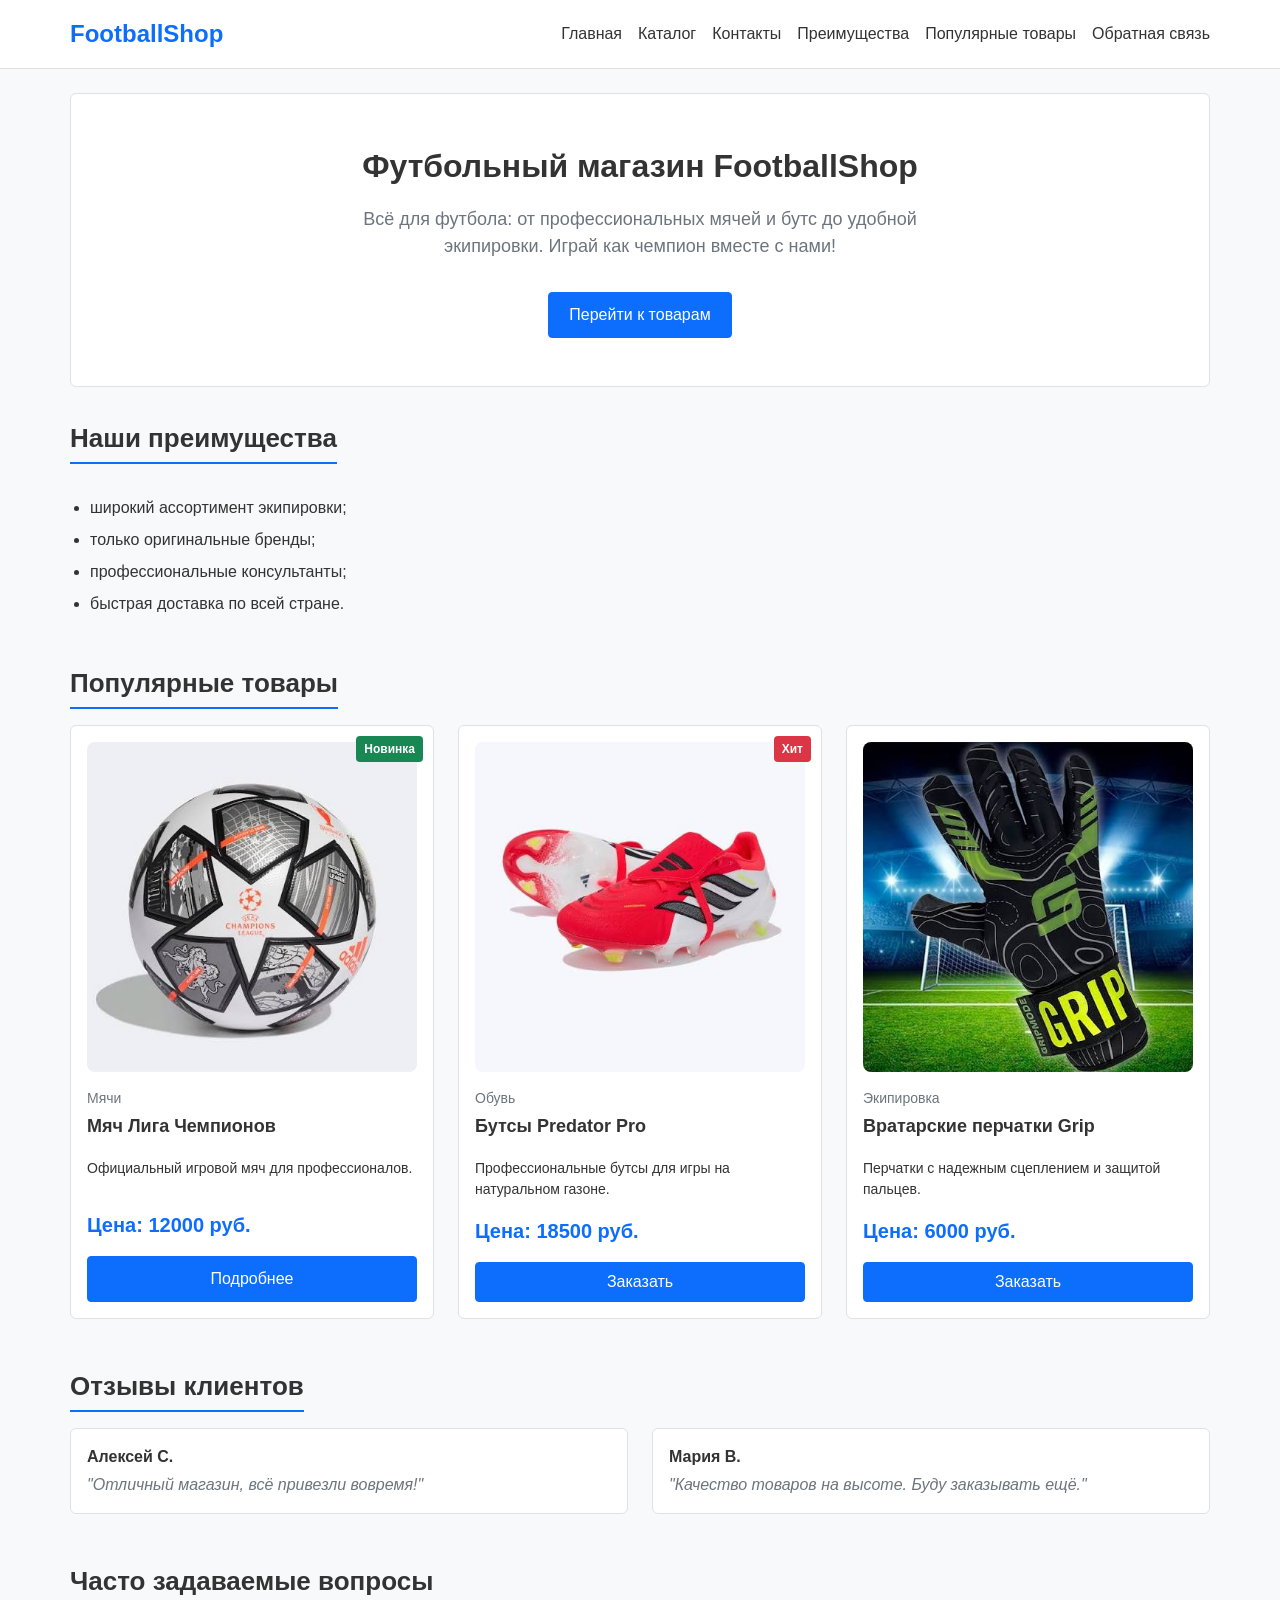
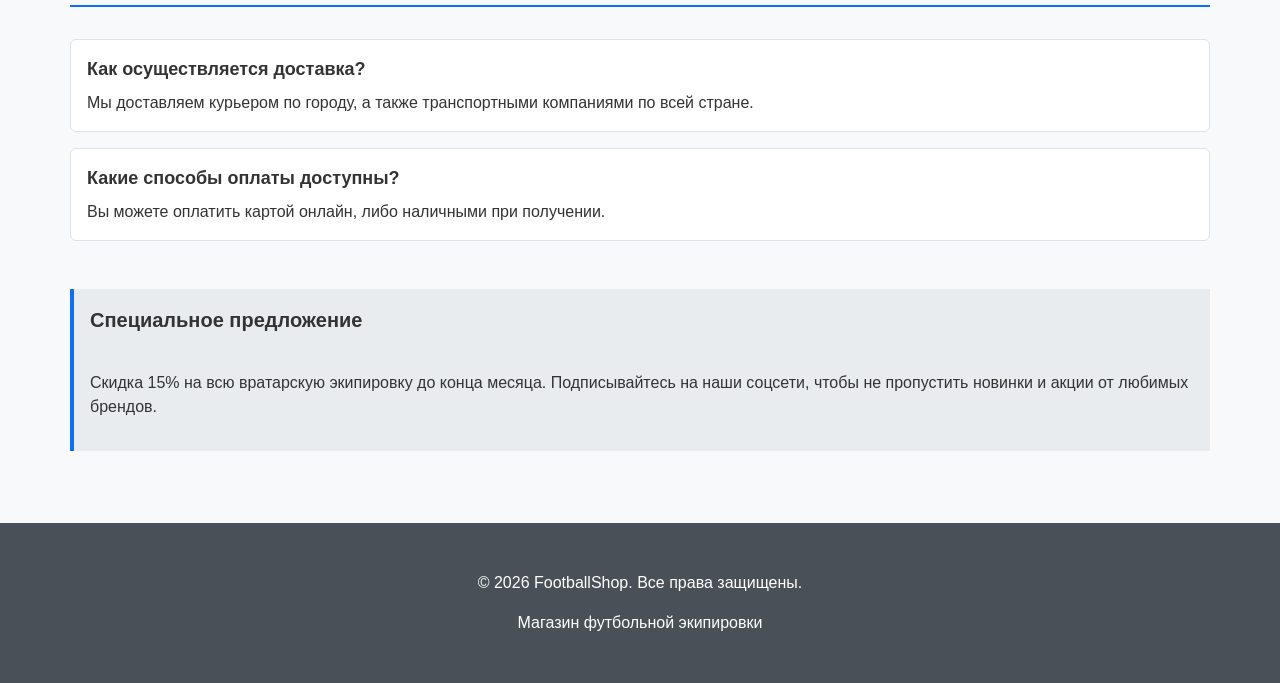
==== commit 07b34f28: "add card of product" ====
--- a/index.html
+++ b/index.html
@@ -25,7 +25,7 @@
                 <li class="site-nav__item"><a class="site-nav__link" href="contacts.html">Контакты</a></li>
                 <li class="site-nav__item"><a class="site-nav__link" href="index.html#advantages">Преимущества</a></li>
                 <li class="site-nav__item"><a class="site-nav__link" href="index.html#popular">Популярные товары</a></li>
-                <li class="site-nav__item"><a class="site-nav__link" href="index.html#contacts">Обратная связь</a></li>
+                <li class="site-nav__item"><a class="site-nav__link" href="feedback.html">Обратная связь</a></li>
             </ul>
         </nav>
 
@@ -63,9 +63,7 @@
                 <h3 class="product-card__title">Мяч Лига Чемпионов</h3>
                 <p class="product-card__description">Официальный игровой мяч для профессионалов.</p>
                 <p class="product-card__price">Цена: 12000 руб.</p>
-                <button class="button product-card__button" type="button" data-product="Мяч Лига Чемпионов">
-                    Заказать
-                </button>
+                <a class="button product-card__button" href="product.html">Подробнее</a>
             </article>
 
             <article class="product-card">
--- a/css/style.css
+++ b/css/style.css
@@ -223,7 +223,7 @@
 /* Карточки товаров */
 .products-grid {
     display: grid;
-    grid-template-columns: repeat(auto-fill, minmax(280px, 1fr));
+    grid-template-columns: repeat(3, minmax(280px, 1fr));
     gap: var(--space-lg);
 }
 
@@ -295,9 +295,19 @@
     margin: 0 0 var(--space-md);
 }
 
+.product-card-img {
+    width: 100%;
+    height: auto;
+    border-radius: 8px;
+}
+
 .product-card .button {
     width: 100%;
     margin-top: auto;
+}
+
+.product-card__button {
+    margin-top: 20px;
 }
 
 /* Отзывы */
@@ -579,11 +589,12 @@
     width: 100%;
     border-collapse: collapse;
     margin-top: var(--space-lg);
+    border: 1px solid var(--color-border);
 }
 
 .product-table th, .product-table td {
     padding: 8px 12px;
-    border-bottom: 1px solid var(--color-border);
+    border: 1px solid var(--color-border);
     text-align: left;
 }
 
@@ -598,3 +609,100 @@
         grid-template-areas: "filters" "products";
     }
 }
+
+/* ===============================
+   8. Красивые фильтры
+   =============================== */
+.catalog-filters h2 {
+    margin-top: 0;
+    margin-bottom: var(--space-md);
+    font-size: 22px;
+    border-bottom: 2px solid var(--color-primary);
+    display: inline-block;
+    padding-bottom: var(--space-xs);
+}
+
+.filters-form__group {
+    margin: 0 0 var(--space-lg);
+    padding: 0;
+    border: none;
+}
+
+.filters-form__legend {
+    font-weight: 600;
+    font-size: 16px;
+    margin-bottom: var(--space-sm);
+    color: var(--color-text);
+}
+
+/* Чекбоксы */
+.filters-form__checkbox-label {
+    display: flex;
+    align-items: center;
+    gap: var(--space-sm);
+    margin-bottom: var(--space-xs);
+    cursor: pointer;
+    font-size: 15px;
+    transition: color var(--transition-fast);
+}
+
+.filters-form__checkbox-label:hover {
+    color: var(--color-primary);
+}
+
+.filters-form__checkbox {
+    width: 18px;
+    height: 18px;
+    cursor: pointer;
+    accent-color: var(--color-primary);
+    margin: 0;
+}
+
+/* Цена */
+.filters-form__price-row {
+    display: flex;
+    align-items: center;
+    gap: var(--space-sm);
+}
+
+.filters-form__price-field {
+    display: flex;
+    flex-direction: column;
+    gap: 4px;
+    flex: 1;
+}
+
+.filters-form__price-label {
+    font-size: 12px;
+    color: var(--color-muted);
+}
+
+.filters-form__control {
+    width: 100%;
+    padding: 8px 10px;
+    border: 1px solid var(--color-border);
+    border-radius: var(--radius-sm);
+    font: inherit;
+    font-size: 14px;
+    background-color: var(--color-surface);
+    transition: border-color var(--transition-fast), box-shadow var(--transition-fast);
+}
+
+.filters-form__control:focus {
+    outline: none;
+    border-color: var(--color-primary);
+    box-shadow: 0 0 0 3px rgba(13, 110, 253, 0.15);
+}
+
+.filters-form__price-divider {
+    color: var(--color-muted);
+    font-weight: bold;
+    margin-top: 20px; /* Выравнивание с инпутами */
+}
+
+.filters-form__submit {
+    margin-top: var(--space-md);
+    background-color: var(--color-primary);
+    font-weight: 600;
+    letter-spacing: 0.5px;
+}
